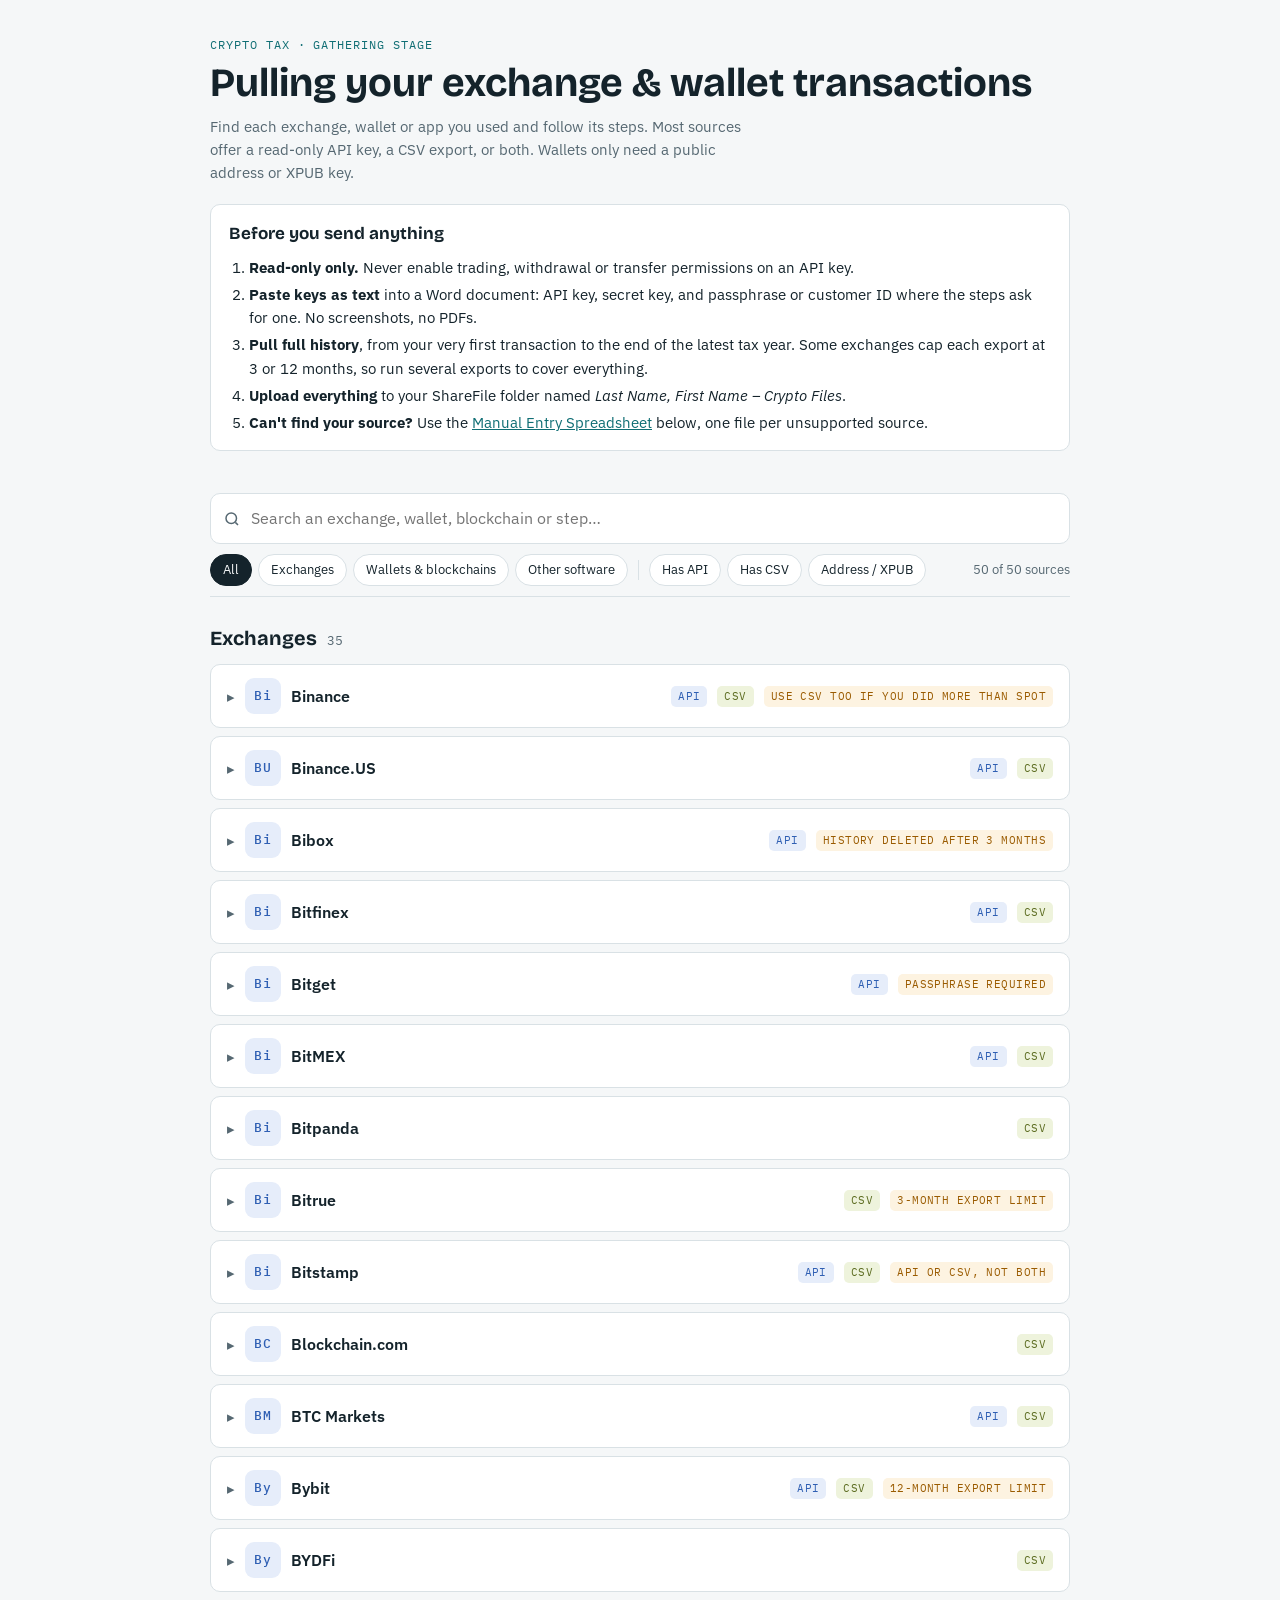
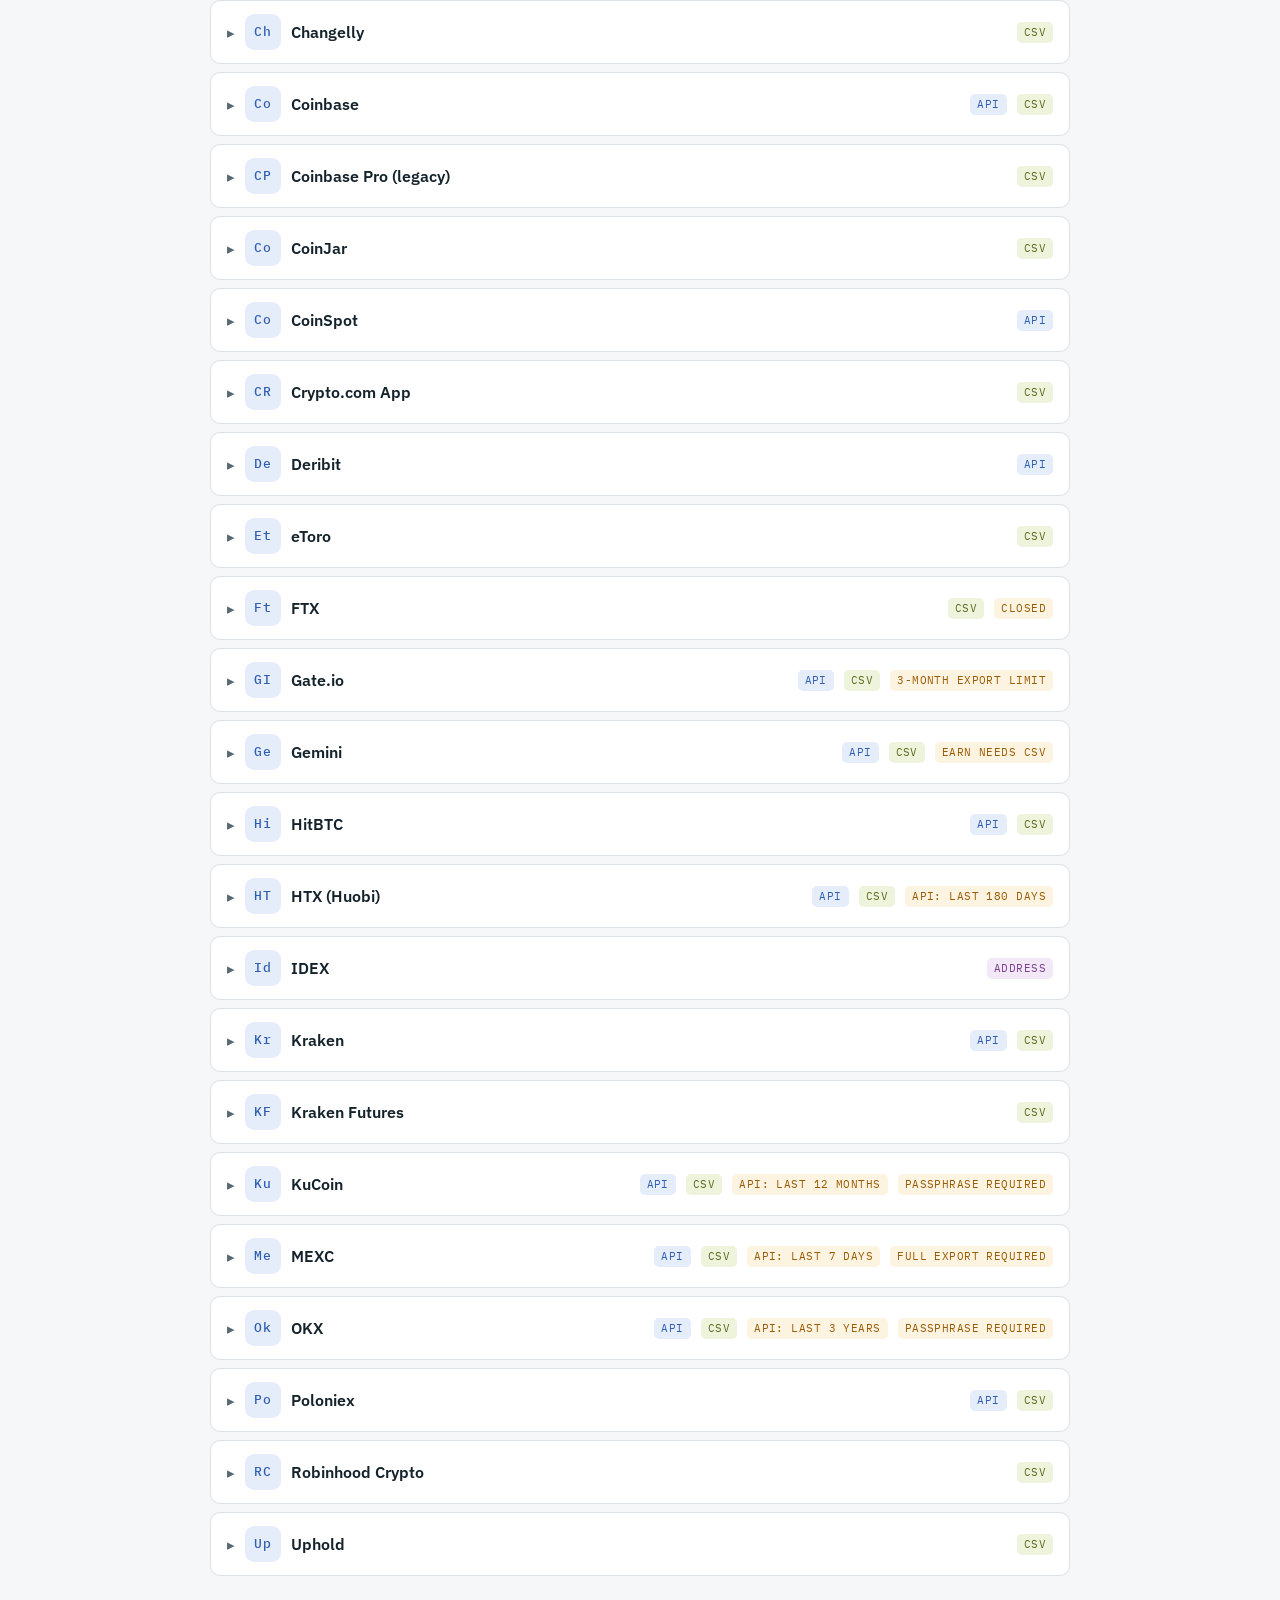
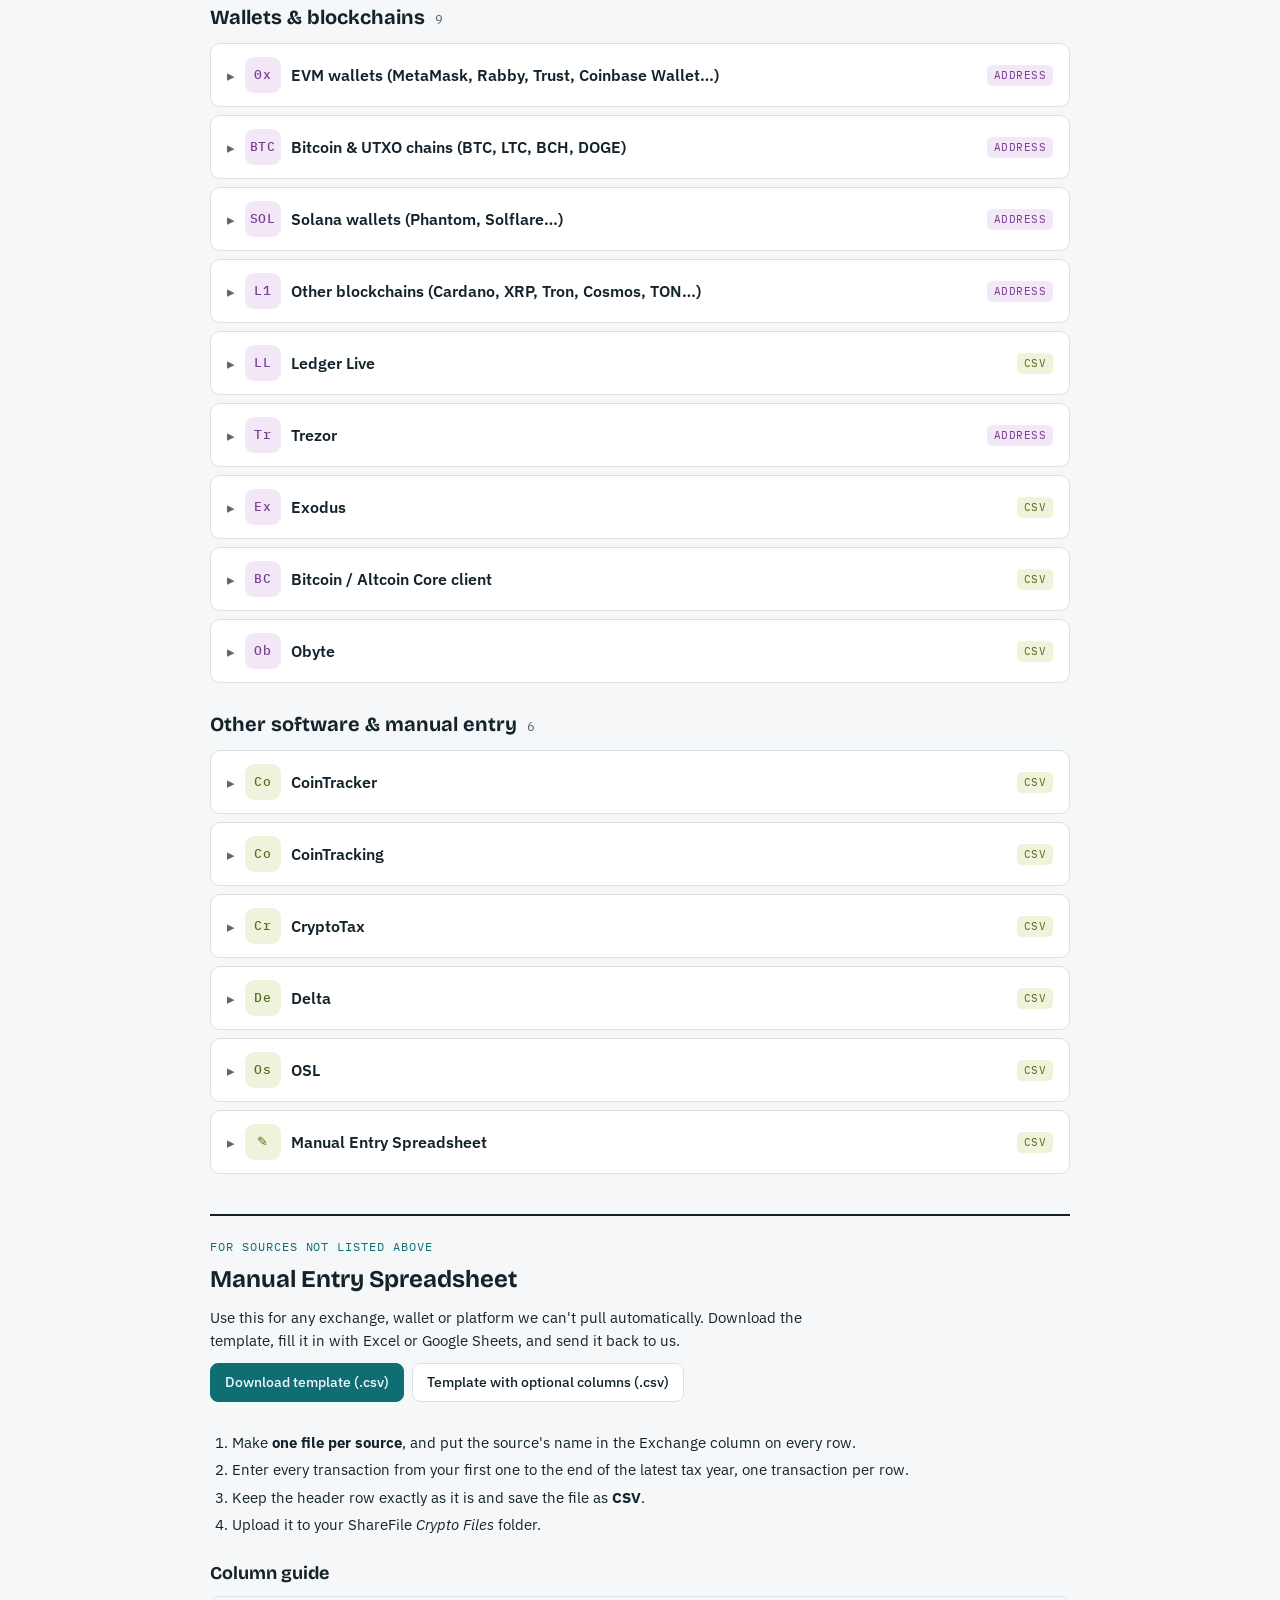
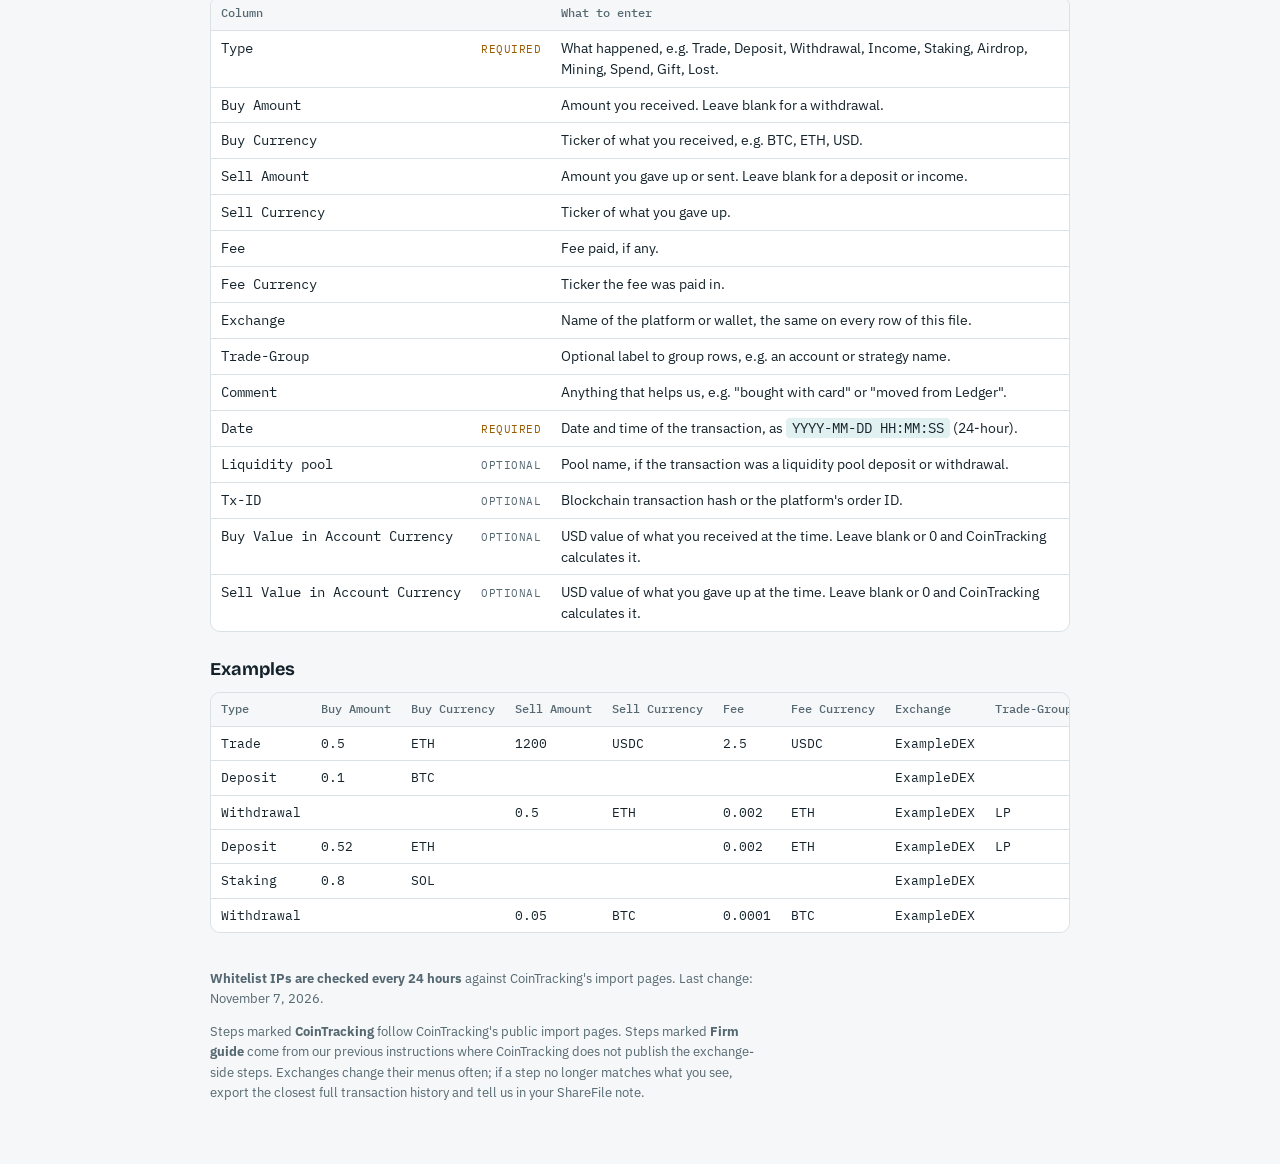
==== index.html @ 933e43f6 "Add Crypto Data Pulling Guide website and daily source check Co-Authored-By: Claude Opus 5.5 <norepl" ====
<!doctype html><html lang="en"><head><meta charset=utf8><meta name=viewport content="width=device-width,initial-scale=1,viewport-fit=cover"><style>:root{color-scheme:light;box-sizing:border-box;padding-top:env(safe-area-inset-top,0px);padding-bottom:env(safe-area-inset-bottom,0px)}html{scroll-padding-top:env(safe-area-inset-top,0px)}body{margin:0;padding:0;font:14px -apple-system,BlinkMacSystemFont,sans-serif;background:#fff;color:#000}img{max-width:100%}[hidden]:not([hidden=until-found i]){display:none!important}</style>
<title>Crypto Data Pulling Guide</title>
<meta name="robots" content="noindex, nofollow">
<meta name="description" content="Step-by-step instructions for pulling crypto exchange and wallet transaction history for tax preparation.">
<link rel="icon" href="data:image/svg+xml,%3Csvg xmlns=%22http://www.w3.org/2000/svg%22 viewBox=%220 0 32 32%22%3E%3Crect width=%2232%22 height=%2232%22 rx=%227%22 fill=%22%230f6e74%22/%3E%3Ctext x=%2216%22 y=%2222%22 font-size=%2216%22 text-anchor=%22middle%22 fill=%22white%22 font-family=%22monospace%22%3E%E2%82%BF%3C/text%3E%3C/svg%3E">
</head><body>
<link rel="preconnect" href="https://fonts.googleapis.com">
<link rel="preconnect" href="https://fonts.gstatic.com" crossorigin>
<link rel="stylesheet" href="https://fonts.googleapis.com/css2?family=IBM+Plex+Mono:wght@400;500&family=IBM+Plex+Sans:wght@400;500;600&family=Bricolage+Grotesque:opsz,wght@12..96,600;12..96,700&display=swap">
<style>
/* Layout: help-center index — sticky search bar, filter chips, single column of expandable source entries */
:root{
  --bg:#f5f7f8; --surface:#ffffff; --ink:#14232b; --muted:#566872; --line:#d9e1e5;
  --accent:#0f6e74; --accent-soft:#e1f0f0; --warn:#9a5b00; --warn-soft:#fdf3e1;
  --api:#2f5fb3; --api-soft:#e6edfa; --csv:#5b6b1f; --csv-soft:#eef3dc; --addr:#7a3f8f; --addr-soft:#f3e8f7;
  --f-display:"Bricolage Grotesque", "IBM Plex Sans", system-ui, sans-serif;
  --f-body:"IBM Plex Sans", system-ui, -apple-system, "Segoe UI", sans-serif;
  --f-mono:"IBM Plex Mono", ui-monospace, "SFMono-Regular", Menlo, monospace;
}
@media (prefers-color-scheme: dark){:root:not([data-theme="light"]){
  --bg:#0f171b; --surface:#162228; --ink:#e3ecef; --muted:#97a8b0; --line:#2a3a42;
  --accent:#5cc2c4; --accent-soft:#163236; --warn:#f0b65a; --warn-soft:#3a2c14;
  --api:#8fb0ec; --api-soft:#1c2a44; --csv:#bfd17a; --csv-soft:#262d14; --addr:#d5a3e6; --addr-soft:#30203a;
  color-scheme:dark }}
:root[data-theme="dark"]{
  --bg:#0f171b; --surface:#162228; --ink:#e3ecef; --muted:#97a8b0; --line:#2a3a42;
  --accent:#5cc2c4; --accent-soft:#163236; --warn:#f0b65a; --warn-soft:#3a2c14;
  --api:#8fb0ec; --api-soft:#1c2a44; --csv:#bfd17a; --csv-soft:#262d14; --addr:#d5a3e6; --addr-soft:#30203a;
  color-scheme:dark }
*{box-sizing:border-box}
body{background:var(--bg);color:var(--ink);font-family:var(--f-body);font-size:15px;line-height:1.55;
  padding-left:max(16px,env(safe-area-inset-left,0px));padding-right:max(16px,env(safe-area-inset-right,0px));padding-block:0 48px}
body::before{content:"";position:fixed;inset:0 0 auto;height:env(safe-area-inset-top,0px);z-index:10;background:var(--bg)}
.wrap{max-width:860px;margin:0 auto}
header.top{padding-block:36px 8px}
.eyebrow{font-family:var(--f-mono);font-size:12px;letter-spacing:.08em;text-transform:uppercase;color:var(--accent)}
h1{font-family:var(--f-display);font-size:clamp(28px,5vw,40px);line-height:1.1;margin:6px 0 10px;text-wrap:balance}
.lede{color:var(--muted);max-width:62ch;margin:0}
.rules{margin-top:20px;border:1px solid var(--line);background:var(--surface);border-radius:10px;padding:16px 18px}
.rules h2{font-family:var(--f-display);font-size:17px;margin:0 0 8px}
.rules ol{margin:0;padding-left:20px;display:grid;gap:4px}
.bar{position:sticky;top:env(safe-area-inset-top,0px);z-index:5;background:var(--bg);padding-block:14px 10px;border-bottom:1px solid var(--line);margin-top:20px}
.search{display:flex;align-items:center;gap:10px;background:var(--surface);border:1px solid var(--line);border-radius:10px;padding:0 12px}
.search:focus-within{border-color:var(--accent);box-shadow:0 0 0 3px var(--accent-soft)}
.search svg{flex:none;color:var(--muted)}
#q{flex:1;min-width:0;border:0;background:transparent;color:var(--ink);font:inherit;font-size:16px;padding:12px 0;outline:none}
.chips{display:flex;flex-wrap:wrap;gap:6px;margin-top:10px;align-items:center}
.chip{font:inherit;font-size:13px;border:1px solid var(--line);background:var(--surface);color:var(--ink);border-radius:999px;padding:5px 12px;cursor:pointer}
.chip[aria-pressed="true"]{background:var(--ink);color:var(--bg);border-color:var(--ink)}
.chip:focus-visible,button:focus-visible,summary:focus-visible,a:focus-visible{outline:2px solid var(--accent);outline-offset:2px}
.sep{width:1px;height:20px;background:var(--line);margin:0 4px}
.count{font-size:13px;color:var(--muted);margin-left:auto;font-variant-numeric:tabular-nums}
section.group{margin-top:26px}
section.group>h2{font-family:var(--f-display);font-size:20px;margin:0 0 10px;display:flex;gap:10px;align-items:baseline}
section.group>h2 small{font-family:var(--f-body);font-size:13px;font-weight:400;color:var(--muted)}
details.src{background:var(--surface);border:1px solid var(--line);border-radius:10px;margin-bottom:8px}
details.src[open]{border-color:var(--accent)}
details.src>summary{list-style:none;cursor:pointer;padding:13px 16px;display:flex;align-items:center;gap:10px;flex-wrap:wrap}
details.src>summary::-webkit-details-marker{display:none}
.name{font-weight:600;font-size:16px;margin-right:auto}
.badge{flex:none;width:36px;height:36px;border-radius:9px;display:grid;place-items:center;font-family:var(--f-mono);font-weight:500;font-size:13px;letter-spacing:.02em}
.b-exchange{background:var(--api-soft);color:var(--api)} .b-wallet{background:var(--addr-soft);color:var(--addr)} .b-other{background:var(--csv-soft);color:var(--csv)}
.caret{color:var(--muted);transition:transform .15s}
details[open] .caret{transform:rotate(90deg)}
.tag{font-family:var(--f-mono);font-size:11px;letter-spacing:.04em;padding:2px 7px;border-radius:5px;text-transform:uppercase}
.t-api{background:var(--api-soft);color:var(--api)} .t-csv{background:var(--csv-soft);color:var(--csv)} .t-addr{background:var(--addr-soft);color:var(--addr)}
.t-flag{background:var(--warn-soft);color:var(--warn)}
.body{padding:0 16px 16px;display:grid;gap:14px}
.warn{background:var(--warn-soft);color:var(--ink);border-radius:8px;padding:10px 12px;font-size:14px}
.warn strong{color:var(--warn)}
.warn ul{margin:4px 0 0;padding-left:18px}
.method h3{font-size:13px;font-family:var(--f-mono);text-transform:uppercase;letter-spacing:.06em;margin:0 0 6px;display:flex;gap:8px;align-items:center;flex-wrap:wrap}
.method ol{margin:0;padding-left:22px;display:grid;gap:5px}
.method ol li{padding-left:2px;max-width:70ch}
.src-note{font-size:12px;color:var(--muted);font-family:var(--f-body);text-transform:none;letter-spacing:0;font-weight:400}
.src-note a{color:var(--accent)}
code,.ip{font-family:var(--f-mono);font-size:13.5px;background:var(--accent-soft);padding:1px 6px;border-radius:4px;word-break:break-all}
.ip{display:inline-flex;align-items:center;gap:6px}
.copy{font:inherit;font-size:11px;border:1px solid var(--line);background:var(--surface);color:var(--accent);border-radius:4px;padding:0 6px;cursor:pointer}
.empty{padding:28px;text-align:center;color:var(--muted);border:1px dashed var(--line);border-radius:10px;margin-top:20px}
footer{margin-top:36px;font-size:13px;color:var(--muted);max-width:70ch}
footer a{color:var(--accent)}
mark{background:var(--warn-soft);color:inherit;padding:0 1px;border-radius:2px}
@media (max-width:520px){.sep{display:none}.count{margin-left:0;width:100%}}
@media (prefers-reduced-motion:reduce){.caret{transition:none}}
.rules a{color:var(--accent)}
#manual-entry{margin-top:40px;scroll-margin-top:150px;border-top:2px solid var(--ink);padding-top:22px}
#manual-entry>h2{font-family:var(--f-display);font-size:24px;margin:4px 0 8px}
#manual-entry p{max-width:68ch;margin:0 0 10px}
.me-steps{display:grid;gap:4px;margin:0 0 18px;padding-left:22px}
.tbl-wrap{overflow-x:auto;border:1px solid var(--line);border-radius:10px;background:var(--surface)}
table{border-collapse:collapse;width:100%;font-size:13.5px}
th,td{text-align:left;padding:7px 10px;border-bottom:1px solid var(--line);vertical-align:top}
th{font-family:var(--f-mono);font-size:12px;font-weight:500;color:var(--muted);white-space:nowrap;background:var(--bg)}
tr:last-child td{border-bottom:0}
.colref td:first-child{font-family:var(--f-mono);white-space:nowrap}
.req{font-family:var(--f-mono);font-size:10.5px;text-transform:uppercase;letter-spacing:.05em;color:var(--warn)}
.opt{font-family:var(--f-mono);font-size:10.5px;text-transform:uppercase;letter-spacing:.05em;color:var(--muted)}
.ex td{font-family:var(--f-mono);font-size:12.5px;white-space:nowrap;font-variant-numeric:tabular-nums}
h3.me{font-family:var(--f-display);font-size:18px;margin:24px 0 8px}
.toolbar{display:flex;flex-wrap:wrap;gap:8px;align-items:center;margin:0 0 10px}
.btn{font:inherit;font-size:14px;font-weight:500;border-radius:8px;padding:8px 14px;cursor:pointer;border:1px solid var(--line);background:var(--surface);color:var(--ink)}
.btn.primary{background:var(--accent);border-color:var(--accent);color:var(--bg)}
.btn:disabled{opacity:.5;cursor:not-allowed}
.status{font-size:13.5px;margin-top:10px;min-height:1.4em}
.status.err{color:var(--warn)}
.status.ok{color:var(--accent)}
.status ul{margin:4px 0 0;padding-left:18px}
</style>

<div class="wrap">
  <header class="top">
    <div class="eyebrow">Crypto tax · Gathering stage</div>
    <h1>Pulling your exchange &amp; wallet transactions</h1>
    <p class="lede">Find each exchange, wallet or app you used and follow its steps. Most sources offer a read-only API key, a CSV export, or both. Wallets only need a public address or XPUB key.</p>
    <div class="rules">
      <h2>Before you send anything</h2>
      <ol>
        <li><strong>Read-only only.</strong> Never enable trading, withdrawal or transfer permissions on an API key.</li>
        <li><strong>Paste keys as text</strong> into a Word document: API key, secret key, and passphrase or customer ID where the steps ask for one. No screenshots, no PDFs.</li>
        <li><strong>Pull full history</strong>, from your very first transaction to the end of the latest tax year. Some exchanges cap each export at 3 or 12 months, so run several exports to cover everything.</li>
        <li><strong>Upload everything</strong> to your ShareFile folder named <em>Last Name, First Name – Crypto Files</em>.</li>
        <li><strong>Can't find your source?</strong> Use the <a href="#manual-entry">Manual Entry Spreadsheet</a> below, one file per unsupported source.</li>
      </ol>
    </div>
  </header>

  <div class="bar" role="search">
    <label class="search" for="q">
      <svg width="18" height="18" viewBox="0 0 24 24" fill="none" stroke="currentColor" stroke-width="2" aria-hidden="true"><circle cx="11" cy="11" r="7"/><path d="m20 20-3.5-3.5"/></svg>
      <input id="q" type="search" placeholder="Search an exchange, wallet, blockchain or step…" autocomplete="off">
    </label>
    <div class="chips" id="chips">
      <button class="chip" data-f="type" data-v="all" aria-pressed="true">All</button>
      <button class="chip" data-f="type" data-v="exchange" aria-pressed="false">Exchanges</button>
      <button class="chip" data-f="type" data-v="wallet" aria-pressed="false">Wallets &amp; blockchains</button>
      <button class="chip" data-f="type" data-v="other" aria-pressed="false">Other software</button>
      <span class="sep" aria-hidden="true"></span>
      <button class="chip" data-f="m" data-v="api" aria-pressed="false">Has API</button>
      <button class="chip" data-f="m" data-v="csv" aria-pressed="false">Has CSV</button>
      <button class="chip" data-f="m" data-v="addr" aria-pressed="false">Address / XPUB</button>
      <span class="count" id="count"></span>
    </div>
  </div>

  <main id="list"></main>
  <div class="empty" id="empty" hidden>No match. Check the spelling, or use the <strong>Manual Entry Spreadsheet</strong> for sources not listed here.</div>

  <section id="manual-entry" aria-labelledby="me-title">
    <div class="eyebrow">For sources not listed above</div>
    <h2 id="me-title">Manual Entry Spreadsheet</h2>
    <p>Use this for any exchange, wallet or platform we can't pull automatically. Download the template, fill it in with Excel or Google Sheets, and send it back to us.</p>
    <div class="toolbar">
      <button class="btn primary" id="me-tpl" type="button">Download template (.csv)</button>
      <button class="btn" id="me-tpl-opt" type="button">Template with optional columns (.csv)</button>
    </div>
    <div class="status" id="me-status" role="status" aria-live="polite"></div>
    <ol class="me-steps">
      <li>Make <strong>one file per source</strong>, and put the source's name in the Exchange column on every row.</li>
      <li>Enter every transaction from your first one to the end of the latest tax year, one transaction per row.</li>
      <li>Keep the header row exactly as it is and save the file as <strong>CSV</strong>.</li>
      <li>Upload it to your ShareFile <em>Crypto Files</em> folder.</li>
    </ol>

    <h3 class="me">Column guide</h3>
    <div class="tbl-wrap">
      <table class="colref">
        <thead><tr><th>Column</th><th></th><th>What to enter</th></tr></thead>
        <tbody>
          <tr><td>Type</td><td><span class="req">Required</span></td><td>What happened, e.g. Trade, Deposit, Withdrawal, Income, Staking, Airdrop, Mining, Spend, Gift, Lost.</td></tr>
          <tr><td>Buy Amount</td><td></td><td>Amount you received. Leave blank for a withdrawal.</td></tr>
          <tr><td>Buy Currency</td><td></td><td>Ticker of what you received, e.g. BTC, ETH, USD.</td></tr>
          <tr><td>Sell Amount</td><td></td><td>Amount you gave up or sent. Leave blank for a deposit or income.</td></tr>
          <tr><td>Sell Currency</td><td></td><td>Ticker of what you gave up.</td></tr>
          <tr><td>Fee</td><td></td><td>Fee paid, if any.</td></tr>
          <tr><td>Fee Currency</td><td></td><td>Ticker the fee was paid in.</td></tr>
          <tr><td>Exchange</td><td></td><td>Name of the platform or wallet, the same on every row of this file.</td></tr>
          <tr><td>Trade-Group</td><td></td><td>Optional label to group rows, e.g. an account or strategy name.</td></tr>
          <tr><td>Comment</td><td></td><td>Anything that helps us, e.g. "bought with card" or "moved from Ledger".</td></tr>
          <tr><td>Date</td><td><span class="req">Required</span></td><td>Date and time of the transaction, as <code>YYYY-MM-DD HH:MM:SS</code> (24-hour).</td></tr>
          <tr><td>Liquidity pool</td><td><span class="opt">Optional</span></td><td>Pool name, if the transaction was a liquidity pool deposit or withdrawal.</td></tr>
          <tr><td>Tx-ID</td><td><span class="opt">Optional</span></td><td>Blockchain transaction hash or the platform's order ID.</td></tr>
          <tr><td>Buy Value in Account Currency</td><td><span class="opt">Optional</span></td><td>USD value of what you received at the time. Leave blank or 0 and CoinTracking calculates it.</td></tr>
          <tr><td>Sell Value in Account Currency</td><td><span class="opt">Optional</span></td><td>USD value of what you gave up at the time. Leave blank or 0 and CoinTracking calculates it.</td></tr>
        </tbody>
      </table>
    </div>

    <h3 class="me">Examples</h3>
    <div class="tbl-wrap">
      <table class="ex">
        <thead><tr><th>Type</th><th>Buy Amount</th><th>Buy Currency</th><th>Sell Amount</th><th>Sell Currency</th><th>Fee</th><th>Fee Currency</th><th>Exchange</th><th>Trade-Group</th><th>Comment</th><th>Date</th><th>Liquidity pool</th><th>Tx-ID</th></tr></thead>
        <tbody>
          <tr><td>Trade</td><td>0.5</td><td>ETH</td><td>1200</td><td>USDC</td><td>2.5</td><td>USDC</td><td>ExampleDEX</td><td></td><td>Swap</td><td>2025-03-14 09:30:00</td><td></td><td>0x8f3c2a91d4e7b6058c1f2e9a7d3b4c5e6f708192a3b4c5d6e7f8091a2b3c4d5e</td></tr>
          <tr><td>Deposit</td><td>0.1</td><td>BTC</td><td></td><td></td><td></td><td></td><td>ExampleDEX</td><td></td><td>From Ledger</td><td>2025-04-02 18:05:00</td><td></td><td>4a7d1e9c2b8f3065d1e4a7c9b2f8e3d6a1c5b9e7f2d4a8c6b3e1f9d7a5c2b8e4</td></tr>
          <tr><td>Withdrawal</td><td></td><td></td><td>0.5</td><td>ETH</td><td>0.002</td><td>ETH</td><td>ExampleDEX</td><td>LP</td><td>Added to liquidity pool</td><td>2025-05-20 14:10:00</td><td>ETH/USDC</td><td>0x2b7e9f1c4d6a8035e2c7b9d1f4a6e8c3b5d7f9a1c2e4b6d8f0a3c5e7b9d1f2a4</td></tr>
          <tr><td>Deposit</td><td>0.52</td><td>ETH</td><td></td><td></td><td>0.002</td><td>ETH</td><td>ExampleDEX</td><td>LP</td><td>Removed from liquidity pool</td><td>2025-09-02 10:25:00</td><td>ETH/USDC</td><td>0x9c4e1a7f3b5d8026c4e9a1f7b3d5c8e2a6f4b9d1c7e3a5f8b2d6c9e4a1f7b3d5</td></tr>
          <tr><td>Staking</td><td>0.8</td><td>SOL</td><td></td><td></td><td></td><td></td><td>ExampleDEX</td><td></td><td>Reward</td><td>2025-06-30 00:00:00</td><td></td><td>5Hk2xQ9mV7pR3tW8nB4cL6yD1fG9jZ2aS5uE7iO3qX8vM4rT6wN1pY9bC3dF7hJ2k</td></tr>
          <tr><td>Withdrawal</td><td></td><td></td><td>0.05</td><td>BTC</td><td>0.0001</td><td>BTC</td><td>ExampleDEX</td><td></td><td>To own wallet</td><td>2025-08-11 12:45:00</td><td></td><td>e3b9c7a1f5d2084b6c9e3a7f1d5b8c2e6a4f9d3b7c1e5a8f2d6b9c4e7a3f1d5b</td></tr>
        </tbody>
      </table>
    </div>

  </section>

  <footer>
    <p><strong>Whitelist IPs are checked every 24 hours</strong> against CoinTracking's import pages. Last change: <span id="last-updated"></span>.</p>
    <p>Steps marked <strong>CoinTracking</strong> follow CoinTracking's public import pages. Steps marked <strong>Firm guide</strong> come from our previous instructions where CoinTracking does not publish the exchange-side steps. Exchanges change their menus often; if a step no longer matches what you see, export the closest full transaction history and tell us in your ShareFile note.</p>
  </footer>
</div>

<script>
/* IP-WHITELIST:START (updated by the daily checker; keys are CoinTracking import page slugs) */
const IPS = {
 "binance_api": "54.74.133.229",
 "bitget_api": "63.32.177.239",
 "bybit_api": "3.248.77.147",
 "gateio_api": "3.251.9.71",
 "gemini_api": "54.75.92.101",
 "kucoin_api": "54.155.19.138",
 "mexc_api": "54.155.85.51",
 "okex_api": "54.155.253.67"
};
const LAST_UPDATED = "2026-11-07";
/* IP-WHITELIST:END */
const CT = s => ({label:"CoinTracking", url:"https://cointracking.info/import/"+s});
const FIRM = {label:"Firm guide"};
const ipOf = k => ip(IPS[k]);
const ip = v => `<span class="ip">${v}<button class="copy" data-copy="${v}" type="button">Copy</button></span>`;

const SOURCES = [
/* ---------- EXCHANGES ---------- */
{id:"binance",name:"Binance",type:"exchange",aka:"binance.com bnb",
 flags:["Use CSV too if you did more than spot"],
 warn:["CoinTracking strongly recommends also sending CSV files if you used anything beyond regular spot trading.","BNB Chain / BSC wallets are pulled by wallet address, not this API."],
 api:{src:CT("binance_api"),steps:["Hover the account icon (top right) → <b>Account</b> → <b>API Management</b> in the left menu.","Click <b>Create Tax Report API</b>.","Click <b>Edit restrictions</b> and choose <b>Restrict access to trusted IPs only</b>.",`Enter the IP ${ipOf("binance_api")} and click <b>Confirm</b>.`,"Copy the API key and secret key into your Word document."]},
 csv:{src:FIRM,steps:["Go to <b>Orders → Spot Order → Trade History</b>.","Click <b>Export complete trade history</b> (top right).","Each export covers at most 3 months, so repeat until your whole history is covered.","Upload all CSV files."]}},
{id:"binance-us",name:"Binance.US",type:"exchange",aka:"binance us",
 warn:["The CSV export covers spot trades, conversions and withdrawals."],
 api:{src:FIRM,steps:["Hover your username → <b>Export Reports</b>.","Click <b>Generate Tax API</b> (read-only) and confirm.","Copy the API key and secret key into your Word document."]},
 csv:{src:CT("binance_us"),steps:["Click <b>Wallet</b> → <b>Export Reports</b>.","Under Custom Reports choose all assets, all transaction types, your full date range and <b>CSV</b>.","Click <b>Generate Report</b>; you'll get an email when it's ready.","Download and upload the CSV."]}},
{id:"bibox",name:"Bibox",type:"exchange",flags:["History deleted after 3 months"],
 warn:["Bibox deletes trading history after 3 months. Older records can't be recovered from the exchange."],
 api:{src:FIRM,steps:["Open the API page in your account center.","Add a name, enter your 2FA code and save the key.","Select <b>Read information</b> permission only.","Copy the API key and secret key into your Word document."]}},
{id:"bitfinex",name:"Bitfinex",type:"exchange",
 api:{src:CT("bitfinex_api"),steps:["Hover the account icon → <b>API Keys</b> (setting.bitfinex.com/api).","Click <b>Create New Key</b>.","Leave the default permissions; they're read-only. Do not enable any write permissions.","Label the key and generate it.","Copy the API key and secret key into your Word document."]},
 csv:{src:FIRM,steps:["Go to <b>Account → Reports</b> (report.bitfinex.com).","Export <b>Trading → Trades</b> for your full period.","Export <b>Movements → Deposits</b> and <b>Movements → Withdrawals</b>.","Files arrive by email; upload all three (CoinTracking also accepts the full Ledger export)."]}},
{id:"bitget",name:"Bitget",type:"exchange",flags:["Passphrase required"],
 warn:["Send the passphrase together with the API key and secret.","Bitget Wallet is separate: send its wallet address too."],
 api:{src:CT("bitget_api"),steps:["Hover the account icon → <b>API Keys</b> (bitget.com/account/newapi).","Choose <b>System-generated API key</b>.","Enter a note and a passphrase you'll share with us.","Set permissions to <b>Read-only</b> and click <b>Select all</b> next to Permission type.",`Click Next, enter ${ipOf("bitget_api")} under Link IP address, then Next again.`,"Copy the API key, secret and passphrase into your Word document."]}},
{id:"bitmex",name:"BitMEX",type:"exchange",
 warn:["CoinTracking recommends the CSV export for BitMEX. Funding payments and liquidations are included in it."],
 csv:{src:CT("bitmex_api"),steps:["Go to <b>Account → Transaction History</b>.","Select your full date range.","Download the CSV and upload it."]},
 api:{src:FIRM,steps:["Go to <b>API → API Key Management</b>.","Name the key and leave CIDR blank.","Create it without any extra permissions.","Copy the API key and secret key into your Word document."]}},
{id:"bitpanda",name:"Bitpanda",type:"exchange",
 warn:["CoinTracking imports Bitpanda by CSV; Bitpanda doesn't offer an API for tax software.","Staking rewards are only in the CSV."],
 csv:{src:CT("bitpanda_api"),steps:["Go to <b>Account → History</b> (web.bitpanda.com/history).","Click <b>Export</b> and choose your full time period.","Select <b>Download CSV</b> and upload it."]}},
{id:"bitrue",name:"Bitrue",type:"exchange",flags:["3-month export limit"],
 warn:["CoinTracking imports Bitrue by CSV only.","Each export covers 3 months; repeat to cover your full history."],
 csv:{src:CT("bitrue_api"),steps:["Go to <b>Orders → Spot Orders → Order History</b>.","Click <b>Export</b> (top right).","Choose <b>Trade History</b> and a 3-month window, then OK.","Repeat for every period and upload all files."]}},
{id:"bitstamp",name:"Bitstamp",type:"exchange",flags:["API or CSV, not both"],
 warn:["Bitstamp's API and CSV data are not compatible. We will use one method only, so send the API key unless we ask for CSV."],
 api:{src:CT("bitstamp_api"),steps:["Click the account icon → <b>Settings → API access</b>.","Click <b>Create new key</b> and open <b>Advanced settings</b>.","Enable <b>View account balances</b>, <b>View your transactions</b>, and <b>View and manage Earn</b> (only if you used Earn).","Activate the key with 2FA.","Copy the key, secret and your <b>Customer ID</b> (under Account) into your Word document."]},
 csv:{src:FIRM,steps:["Go to <b>Account → Transaction history</b>.","Click <b>Open export options</b>, then <b>Export selection</b>.","Upload the CSV."]}},
{id:"blockchain-com",name:"Blockchain.com",type:"exchange",aka:"blockchain exchange",
 csv:{src:FIRM,steps:["Select an asset under <b>Assets</b> (e.g. Bitcoin).","Scroll to <b>Activity</b> → <b>Export History</b>.","Choose the wallet and period, click <b>Generate Report</b>.","Download the CSV; repeat for each asset and upload all files."]}},
{id:"btcmarkets",name:"BTC Markets",type:"exchange",
 api:{src:CT("btcmarkets_api"),steps:["Go to <b>Account → API Keys</b> (btcmarkets.net/account/apikey).","Create a <b>Read Only</b> key.","Copy the API key and secret into your Word document."]},
 csv:{src:FIRM,steps:["Go to <b>Buy / Sell → Trade History</b>.","Click <b>Export to CSV</b> and upload the file."]}},
{id:"bybit",name:"Bybit",type:"exchange",flags:["12-month export limit"],
 warn:["Bybit EU is a separate account: send a key for each.","CSV exports cover up to 12 months each, with 10 exports per month."],
 api:{src:CT("bybit_api"),steps:["Go to <b>User Profile → Account &amp; Security → API Management</b>.","Click <b>Create New Key</b> → <b>System-generated API Keys</b>.","Choose <b>API Transaction</b> and enter a name.","Set permissions to <b>Read-Only</b>.",`Restrict access to the IP ${ipOf("bybit_api")}.`,"Tick all boxes: Unified Trading, Earn, Fiat Trading and Assets.","Copy the API key and secret into your Word document."]},
 csv:{src:FIRM,steps:["Open bybit.com/user/assets/exportStatment.","Select Account Change Details, Closed PnL and Trade History (derivatives) and Accrual Records (lending) for each account type used.","Choose a time range and click <b>Export</b>; repeat to cover all years.","Upload all files."]}},
{id:"bydfi",name:"BYDFi",type:"exchange",
 warn:["BYDFi has no API for tax software; send CSV files only."],
 csv:{src:CT("bydfi"),steps:["Spot trades: <b>Orders → Spot → Trade History</b> → select full date range → <b>Export</b>.","Deposits &amp; withdrawals: <b>Assets → My Assets → Funds History</b> → Deposit history and Withdrawal history → <b>Export</b>.","Fiat: <b>Funds History → Fiat history</b> → <b>Export</b>.","Upload every file."]}},
{id:"changelly",name:"Changelly",type:"exchange",
 csv:{src:FIRM,steps:["Open changelly.com/history.","Click <b>Download CSV</b> and upload it."]}},
{id:"coinbase",name:"Coinbase",type:"exchange",aka:"coinbase advanced trade",
 warn:["Coinbase Prime, Coinbase Business and Coinbase Wallet are separate imports. For Coinbase Wallet, send the wallet addresses (see Wallets)."],
 api:{src:CT("coinbase_api"),steps:["Go to <b>Advanced API</b> → <b>Create API Key</b>.","Select all accounts.","Enable only the <b>View</b> (read-only) permission.","Save, then copy the API key and secret into your Word document."]},
 csv:{src:FIRM,steps:["Go to <b>Accounts → Statements</b> (accounts.coinbase.com/statements).","Under <b>Generate custom statement</b> choose all assets, all transactions, full date range, <b>CSV</b>.","Click <b>Generate</b> and upload the file."]}},
{id:"coinbase-pro",name:"Coinbase Pro (legacy)",type:"exchange",aka:"gdax",
 warn:["Coinbase Pro was retired in 2023. Only send this if you traded on Pro before then."],
 csv:{src:FIRM,steps:["In Coinbase, open your profile → <b>Statements</b> → Coinbase Pro.","Choose <b>Generate a custom report</b>: Report type <b>Account</b>, <b>All accounts</b>.","Download each year needed and upload."]}},
{id:"coinjar",name:"CoinJar",type:"exchange",
 csv:{src:FIRM,steps:["Go to <b>More → Reports &amp; statements</b>.","Generate <b>Purchases &amp; Sales</b> for your full history; the CSV arrives by email.","Repeat for <b>Deposits &amp; Withdrawals</b>.","Upload both files."]}},
{id:"coinspot",name:"CoinSpot",type:"exchange",
 api:{src:CT("coinspot_api"),steps:["Go to <b>Account → API</b> (coinspot.com.au/my/api).","Click <b>Generate New API Key</b>.","Choose API Key Type <b>Read Only</b>.","Copy the key and secret into your Word document."]}},
{id:"cryptocom",name:"Crypto.com App",type:"exchange",aka:"crypto.com cdc",
 warn:["Crypto.com doesn't always export fees and dust conversions correctly; we review these closely."],
 csv:{src:FIRM,steps:["Open the Crypto.com app → <b>Account</b> → clock icon (top right).","Tap the export icon, choose the full time frame, tap <b>Export to CSV</b>.","Repeat for each wallet offered (crypto, fiat, card) and upload all files."]}},
{id:"deribit",name:"Deribit",type:"exchange",
 api:{src:CT("deribit_api"),steps:["Open <b>Account → API</b> (deribit.com/main#/account?scrollTo=api).","Click <b>Add a new key</b>.","Set every section to <b>Read</b>, never Read_Write.","Copy the <b>Client ID</b> and <b>Client Secret</b> into your Word document."]}},
{id:"etoro",name:"eToro",type:"exchange",
 warn:["eToro has no API for transaction data.","We only process the crypto lines; stocks and CFDs are handled separately."],
 csv:{src:CT("etoro"),steps:["Go to <b>Settings → Account → Account Statement</b> (etoro.com/documents/accountstatement).","Select your full date range and click <b>Create</b>.","Download the file and upload it."]}},
{id:"ftx",name:"FTX",type:"exchange",flags:["Closed"],
 warn:["FTX is closed. Your history is only available from the claims portal."],
 csv:{src:FIRM,steps:["Log in at claims.ftx.com and follow the steps to download your transaction history.","Upload every file you receive."]}},
{id:"gateio",name:"Gate.io",type:"exchange",aka:"gate",flags:["3-month export limit"],
 api:{src:CT("gateio_api"),steps:["Hover the account icon → <b>API Management</b>.","Click <b>Create API Key</b>.",`Enable <b>IP Whitelist</b> and enter ${ipOf("gateio_api")}.`,"Select <b>APIv4</b>.","Set every permission slider to <b>read-only</b>.","Copy the API key and secret into your Word document."]},
 csv:{src:FIRM,steps:["Go to <b>Assets → Transaction History</b> → <b>Request batch data</b>.","Each export covers 3 months; repeat to cover your full history.","Upload all files."]}},
{id:"gemini",name:"Gemini",type:"exchange",flags:["Earn needs CSV"],
 warn:["The API doesn't fully cover Earn transfers and redemptions. If you used Gemini Earn, also send the Earn History file."],
 api:{src:CT("gemini_api"),steps:["Open exchange.gemini.com/settings/api.","If asked for a scope, choose <b>Primary</b>.","Click <b>Create A New API Key</b> and set it to <b>Auditor</b> (read-only).",`Under Trusted IPs add ${ipOf("gemini_api")}.`,"Copy the API key and secret into your Word document."]},
 csv:{src:FIRM,steps:["Go to <b>Account → Balances → Transaction History</b>, pick the full date range and download the XLSX.","Go to <b>Earn History</b>, pick the date range and download the XLSX.","Upload both files."]}},
{id:"hitbtc",name:"HitBTC",type:"exchange",
 warn:["Some delisted coins can't be pulled by API; send the CSV files as well."],
 api:{src:CT("hitbtc_api"),steps:["Go to <b>Settings → API Keys</b> → <b>New API Key</b>.","Enable <b>History</b>, <b>Trading balance</b>, <b>Payment information</b> and <b>Order book</b> (view rights only).","Copy the key and secret into your Word document."]},
 csv:{src:FIRM,steps:["Go to <b>Reports → Wallet → Transaction history</b>.","Choose your date range and click <b>Export as .csv</b>.","Download the Trades file and the Deposits/Withdrawals file; upload both."]}},
{id:"htx",name:"HTX (Huobi)",type:"exchange",aka:"huobi",flags:["API: last 180 days"],
 warn:["The HTX API only returns the last 180 days. Export your full history from HTX as well."],
 api:{src:CT("huobi_api"),steps:["Hover the account icon → <b>API Management</b> (htx.com/en-us/apikey).","Create a key with <b>Read-only</b> permission.","Copy the key and secret into your Word document."]},
 csv:{src:FIRM,steps:["Export your complete transaction history from HTX (trades, deposits, withdrawals).","Upload all files."]}},
{id:"idex",name:"IDEX",type:"exchange",
 addr:{src:FIRM,steps:["IDEX trades settle on-chain. Send the wallet address you connected to IDEX (see EVM wallets)."]}},
{id:"kraken",name:"Kraken",type:"exchange",aka:"kraken pro",
 warn:["Kraken Futures is a separate account; see Kraken Futures."],
 api:{src:CT("kraken_api"),steps:["Log in to <b>Kraken Pro</b> → <b>Settings → API</b> (pro.kraken.com/app/settings/api).","Click <b>Create API Key</b> and name it.","Select only <b>Query Funds</b>, <b>Query Ledger Entries</b> and <b>Export Data</b>.","Copy the API key and private key into your Word document."]},
 csv:{src:FIRM,steps:["Go to <b>Settings → Documents → Create Export</b>.","Choose <b>Ledger</b>, your full date range and <b>CSV</b>.","Click <b>Generate</b>, then <b>Download</b>.","Unzip and upload the CSV."]}},
{id:"kraken-futures",name:"Kraken Futures",type:"exchange",
 csv:{src:FIRM,steps:["Open pro.kraken.com/app/settings/documents.","Click <b>Create export</b>, choose <b>Ledger</b> and switch to <b>Futures</b>.","Click <b>Generate</b>, download and upload the CSV."]}},
{id:"kucoin",name:"KuCoin",type:"exchange",flags:["API: last 12 months","Passphrase required"],
 warn:["The KuCoin API only returns the last year. Send the CSV export for anything older.","Each sub-account needs its own API key.","US users may no longer have access. If you can't log in, request your history from KuCoin support."],
 api:{src:CT("kucoin_api"),steps:["Hover the account icon → <b>API Management</b> → <b>Create API</b>.","Enter an API name and set the passphrase to <code>cointracking</code>.",`Add ${ipOf("kucoin_api")} as the IP restriction.`,"Grant read (General) permission only.","Copy the key, secret and passphrase into your Word document. Repeat per sub-account."]},
 csv:{src:FIRM,steps:["Go to <b>Orders → Download / Export</b>.","Select <b>Account History</b> and <b>Spot Orders → Filled Orders (Show Order Splitting)</b>, plus any other markets you traded.","Set Timezone to <b>UTC</b> and tick <b>Includes Sub-Accounts</b>; use Custom for data older than a year.","Choose CSV, confirm, then download and upload the files."]}},
{id:"mexc",name:"MEXC",type:"exchange",flags:["API: last 7 days","Full export required"],
 warn:["The MEXC API only returns trades from the last 7 days and deposits/withdrawals from the last 180 days. A full transaction export is required for tax work.","Missing MEXC history leads to wrong cost basis, so please send the export even if you send an API key."],
 api:{src:CT("mexc_api"),steps:["Hover the account icon → <b>API</b>.","Enable all <b>View/Read</b> permissions for Spot and Futures. No trading or withdrawal.",`Add ${ipOf("mexc_api")} as the Link IP Address and click <b>Create</b>.`,"Copy the API key and secret into your Word document."]},
 csv:{src:CT("mexc"),steps:["Export your complete transaction history from MEXC: spot trades, futures, deposits and withdrawals, covering every year you used the account.","Upload all export files.","If an export isn't available for older years, request your history from MEXC support."]}},
{id:"okx",name:"OKX",type:"exchange",aka:"okex",flags:["API: last 3 years","Passphrase required"],
 warn:["The OKX API returns 3 years of data. Send a CSV for older activity.","OKX Wallet is separate: send its wallet addresses too."],
 api:{src:CT("okex_api"),steps:["Hover the account icon → <b>API</b> → <b>Create API key</b> and name it.",`Whitelist the IP ${ipOf("okex_api")}.`,"Leave permissions on <b>Read</b> only.","Set a passphrase.","Copy the API key, secret and passphrase into your Word document."]},
 csv:{src:FIRM,steps:["Download your full trading and funding history from OKX for anything older than 3 years.","Upload all files."]}},
{id:"poloniex",name:"Poloniex",type:"exchange",
 warn:["Margin trades may not import fully; we review these by hand."],
 api:{src:CT("poloniex_api"),steps:["Go to <b>Settings → API Keys</b> and create a <b>new</b> key.","Disable <b>Enable Trading</b> and <b>Enable Withdrawals</b>.","Copy the API key and secret into your Word document."]},
 csv:{src:CT("poloniex_api"),steps:["Go to <b>Activity → Trade History</b>.","Export as CSV and upload."]}},
{id:"robinhood",name:"Robinhood Crypto",type:"exchange",aka:"robinhood",
 warn:["Robinhood has no API for tax software.","A 1099 doesn't replace the full transaction record; please send the CSV as well."],
 csv:{src:CT("robinhood"),steps:["In the app, tap the profile icon → <b>Reports and Statements → Account Activity Reports</b>.","Select your full date range and create the report.","Download the CSV and upload it, along with any 1099 forms."]}},
{id:"uphold",name:"Uphold",type:"exchange",
 csv:{src:CT("uphold"),steps:["Open <b>Activity</b> (top right).","Click the document icon → <b>Transaction History</b> → <b>Generate report</b>.","Download the CSV from the email link and upload it."]}},

/* ---------- WALLETS & BLOCKCHAINS ---------- */
{id:"evm",name:"EVM wallets (MetaMask, Rabby, Trust, Coinbase Wallet…)",type:"wallet",aka:"ethereum eth erc20 erc-20 arbitrum base polygon optimism bnb bsc avalanche flare flr linea metamask 0x",
 warn:["One 0x address can hold activity on many chains. Tell us every chain you used it on (Ethereum, Base, Arbitrum, Polygon, BNB Chain, Flare, etc.).","Never send a seed phrase or private key."],
 addr:{src:{label:"CoinTracking blockchain import", url:"https://cointracking.info/import/eth_address"},steps:["Open the wallet and copy each account's public address (starts with <code>0x</code>).","In your spreadsheet, list per row: wallet app, label (e.g. ETH_1), full address, and the chains used.","Upload the spreadsheet as Excel or Word."]}},
{id:"bitcoin",name:"Bitcoin & UTXO chains (BTC, LTC, BCH, DOGE)",type:"wallet",aka:"btc xpub ypub zpub litecoin bitcoin cash dogecoin hd wallet",
 warn:["Send the XPUB / YPUB / ZPUB for HD wallets. A single address misses change addresses and gives an incomplete history."],
 addr:{src:{label:"CoinTracking blockchain import", url:"https://cointracking.info/import/bitcoin_address"},steps:["In your wallet app, find the account's extended public key (xpub, ypub or zpub).","Record the coin, wallet app and key in your spreadsheet. For a non-HD wallet, list each address.","Upload the spreadsheet as Excel or Word."]}},
{id:"solana",name:"Solana wallets (Phantom, Solflare…)",type:"wallet",aka:"sol spl phantom solflare backpack",
 addr:{src:{label:"CoinTracking blockchain import", url:"https://cointracking.info/import/sol_address"},steps:["Copy each Solana account's public address.","Record wallet app, label and address in your spreadsheet and upload it."]}},
{id:"other-chains",name:"Other blockchains (Cardano, XRP, Tron, Cosmos, TON…)",type:"wallet",aka:"ada xrp ripple trx tron atom cosmos ton stellar xlm tezos eos neo dash nano lisk",
 addr:{src:{label:"CoinTracking blockchain import", url:"https://cointracking.info/import/"},steps:["Copy the public address (or the account's extended public key, if the wallet shows one).","Record the blockchain, wallet app and address in your spreadsheet and upload it."]}},
{id:"ledger",name:"Ledger Live",type:"wallet",aka:"ledger hardware",
 warn:["Also send the BTC xpub and EVM addresses from Ledger if you used DeFi through MetaMask or Rabby."],
 csv:{src:FIRM,steps:["Open Ledger Live → <b>Settings → Accounts</b>.","Next to <b>Operation history</b> click <b>Save</b>, select all accounts.","Click <b>Save</b> again and upload the CSV."]}},
{id:"trezor",name:"Trezor",type:"wallet",aka:"trezor suite hardware xpub",
 addr:{src:FIRM,steps:["Connect your Trezor and open Trezor Suite.","Select the account in the sidebar → <b>Details</b> → <b>Show public key</b>.","Copy the key into your document; repeat for each account."]}},
{id:"exodus",name:"Exodus",type:"wallet",
 csv:{src:FIRM,steps:["Enable the <b>Developer</b> menu in Exodus.","Choose <b>Developer → Export All Transactions</b>.","Upload the CSV."]}},
{id:"bitcoin-core",name:"Bitcoin / Altcoin Core client",type:"wallet",aka:"bitcoin qt core wallet",
 warn:["Fees in the Core export are not imported automatically; we add them during review."],
 csv:{src:CT("bitcoin_core"),steps:["Set the client language to <b>English</b>.","Export all transactions as CSV. The header should read like <code>Amount (BTC)</code>.","Upload the CSV."]}},
{id:"obyte",name:"Obyte",type:"wallet",
 csv:{src:FIRM,steps:["Open the wallet → <b>History</b> and pick the account.","Scroll down and click <b>Download csv file</b>, then upload it."]}},

/* ---------- OTHER SOFTWARE ---------- */
{id:"cointracker",name:"CoinTracker",type:"other",
 csv:{src:FIRM,steps:["Go to <b>Transactions</b> (cointracker.io/transactions).","Click <b>Download CSV</b> and upload it."]}},
{id:"cointracking",name:"CoinTracking",type:"other",
 csv:{src:FIRM,steps:["Hover <b>Enter Coins</b> → <b>Overview &amp; Manual Import</b>.","Click <b>Export</b> → CSV and upload it."]}},
{id:"cryptotax",name:"CryptoTax",type:"other",
 csv:{src:FIRM,steps:["Go to <b>Trades → Export Trades</b> and upload the file."]}},
{id:"delta",name:"Delta",type:"other",
 csv:{src:FIRM,steps:["In the mobile app: <b>Settings → Sync Data → Sync from this Device</b>.","Install Delta desktop and scan the QR code.","On desktop: <b>Settings → Export transactions to CSV file</b>, then upload it."]}},
{id:"osl",name:"OSL",type:"other",
 csv:{src:FIRM,steps:["Ask your OSL contact for the Excel export.","Upload it unopened and unchanged."]}},
{id:"manual",name:"Manual Entry Spreadsheet",type:"other",aka:"unsupported other template",
 csv:{src:FIRM,steps:["Go to the <a href=\"#manual-entry\">Manual Entry Spreadsheet</a> section at the bottom of this page.","Click <b>Download template</b>, fill it in with Excel or Google Sheets and save it as CSV.","Make one file per unsupported source and upload each one to ShareFile."]}}
];

const GROUPS=[["exchange","Exchanges"],["wallet","Wallets & blockchains"],["other","Other software & manual entry"]];
const state={q:"",type:"all",m:new Set()};
try{const t=localStorage.getItem("pg-type");if(t)state.type=t;}catch(e){}

const strip=h=>h.replace(/<[^>]+>/g," ");
SOURCES.forEach(s=>{
  s.methods=["api","csv","addr"].filter(k=>s[k]);
  s.hay=[s.name,s.aka||"",...(s.flags||[]),...(s.warn||[]),...s.methods.flatMap(k=>s[k].steps.map(strip))].join(" ").toLowerCase();
});

const esc=s=>s.replace(/[&<>"]/g,c=>({"&":"&amp;","<":"&lt;",">":"&gt;",'"':"&quot;"}[c]));
const hl=(text,q)=>!q?esc(text):esc(text).replace(new RegExp("("+q.replace(/[.*+?^${}()|[\]\\]/g,"\\$&")+")","ig"),"<mark>$1</mark>");
const LABEL={api:"API key",csv:"CSV / file export",addr:"Public address / XPUB"};
const TAG={api:"API",csv:"CSV",addr:"Address"};

function srcNote(src){return src.url?`<span class="src-note">Source: <a href="${src.url}" target="_blank" rel="noopener">${src.label}</a></span>`:`<span class="src-note">Source: ${src.label}</span>`;}

const MONO={evm:"0x",bitcoin:"BTC",solana:"SOL","other-chains":"L1","bitcoin-core":"BC",manual:"✎","binance-us":"BU","coinbase-pro":"CP","kraken-futures":"KF",cryptocom:"CR",htx:"HT"};
function mono(s){
  if(MONO[s.id])return MONO[s.id];
  const w=s.name.replace(/\(.*?\)/g,"").split(/[\s.\-&\/]+/).filter(Boolean);
  return w.length>1?(w[0][0]+w[1][0]).toUpperCase():w[0][0].toUpperCase()+w[0][1].toLowerCase();
}
function card(s,q,open){
  const tags=s.methods.map(k=>`<span class="tag t-${k}">${TAG[k]}</span>`).join("")+(s.flags||[]).map(f=>`<span class="tag t-flag">${esc(f)}</span>`).join("");
  const warn=s.warn?`<div class="warn"><strong>Heads-up</strong><ul>${s.warn.map(w=>`<li>${esc(w)}</li>`).join("")}</ul></div>`:"";
  const methods=s.methods.map(k=>`<div class="method"><h3>${LABEL[k]} ${srcNote(s[k].src)}</h3><ol>${s[k].steps.map(x=>`<li>${x}</li>`).join("")}</ol></div>`).join("");
  return `<details class="src" id="${s.id}"${open?" open":""}><summary><span class="caret" aria-hidden="true">▸</span><span class="badge b-${s.type}" aria-hidden="true">${esc(mono(s))}</span><span class="name">${hl(s.name,q)}</span>${tags}</summary><div class="body">${warn}${methods}</div></details>`;
}

function render(){
  const q=state.q.trim().toLowerCase();
  const hash=decodeURIComponent(location.hash.slice(1));
  let html="",n=0;
  for(const [g,label] of GROUPS){
    if(state.type!=="all"&&state.type!==g)continue;
    const items=SOURCES.filter(s=>s.type===g&&(!q||s.hay.includes(q))&&[...state.m].every(m=>s.methods.includes(m)));
    if(!items.length)continue;
    n+=items.length;
    html+=`<section class="group"><h2>${label}<small>${items.length}</small></h2>${items.map(s=>card(s,q,(q&&items.length<=3)||s.id===hash)).join("")}</section>`;
  }
  document.getElementById("list").innerHTML=html;
  document.getElementById("empty").hidden=n>0;
  document.getElementById("count").textContent=n+" of "+SOURCES.length+" sources";
  document.querySelectorAll('.chip[data-f="type"]').forEach(b=>b.setAttribute("aria-pressed",b.dataset.v===state.type));
  document.querySelectorAll('.chip[data-f="m"]').forEach(b=>b.setAttribute("aria-pressed",state.m.has(b.dataset.v)));
}

document.getElementById("q").addEventListener("input",e=>{state.q=e.target.value;render();});
document.getElementById("chips").addEventListener("click",e=>{
  const b=e.target.closest(".chip");if(!b)return;
  if(b.dataset.f==="type"){state.type=b.dataset.v;try{localStorage.setItem("pg-type",state.type);}catch(err){}}
  else{state.m.has(b.dataset.v)?state.m.delete(b.dataset.v):state.m.add(b.dataset.v);}
  render();
});
document.addEventListener("click",e=>{
  const b=e.target.closest(".copy");if(!b)return;e.preventDefault();
  const v=b.dataset.copy;
  const done=()=>{b.textContent="Copied";setTimeout(()=>b.textContent="Copy",1400);};
  if(navigator.clipboard&&navigator.clipboard.writeText){navigator.clipboard.writeText(v).then(done).catch(()=>sel(b));}else sel(b);
  function sel(btn){const r=document.createRange();r.selectNodeContents(btn.parentNode.firstChild);const s=getSelection();s.removeAllRanges();s.addRange(r);}
});
window.addEventListener("hashchange",()=>{render();const el=document.getElementById(location.hash.slice(1));if(el)el.scrollIntoView({block:"start"});});
/* ---------- Manual Entry template ---------- */
const BASE=["Type","Buy Amount","Buy Currency","Sell Amount","Sell Currency","Fee","Fee Currency","Exchange","Trade-Group","Comment","Date"];
const OPTC=["Liquidity pool (optional)","Tx-ID (optional)","Buy Value in Account Currency (optional)","Sell Value in Account Currency (optional)"];
const status=document.getElementById("me-status");
function setStatus(msg,cls){status.className="status"+(cls?" "+cls:"");status.innerHTML=msg;}
const header=cols=>cols.map(c=>'"'+c+'"').join(",")+"\r\n";
function tpl(cols,filename){
  try{
    const blob=new Blob(["\ufeff"+header(cols)],{type:"text/csv;charset=utf-8"});
    const a=document.createElement("a");a.href=URL.createObjectURL(blob);a.download=filename;
    document.body.appendChild(a);a.click();a.remove();setTimeout(()=>URL.revokeObjectURL(a.href),4000);
    setStatus("Template downloaded. Fill it in, save it as CSV, and upload it to ShareFile.","ok");
  }catch(e){setStatus("The download didn't start. Try a different browser, or copy the column names from the guide below.","err");}
}
document.getElementById("me-tpl").addEventListener("click",()=>tpl(BASE,"Manual Entry Template.csv"));
document.getElementById("me-tpl-opt").addEventListener("click",()=>tpl(BASE.concat(OPTC),"Manual Entry Template (with optional columns).csv"));

try{document.getElementById("last-updated").textContent=new Date(LAST_UPDATED+"T00:00:00").toLocaleDateString(undefined,{year:"numeric",month:"long",day:"numeric"});}catch(e){}
render();
if(location.hash){const el=document.getElementById(location.hash.slice(1));if(el)el.scrollIntoView({block:"start"});}
</script>

</body></html>
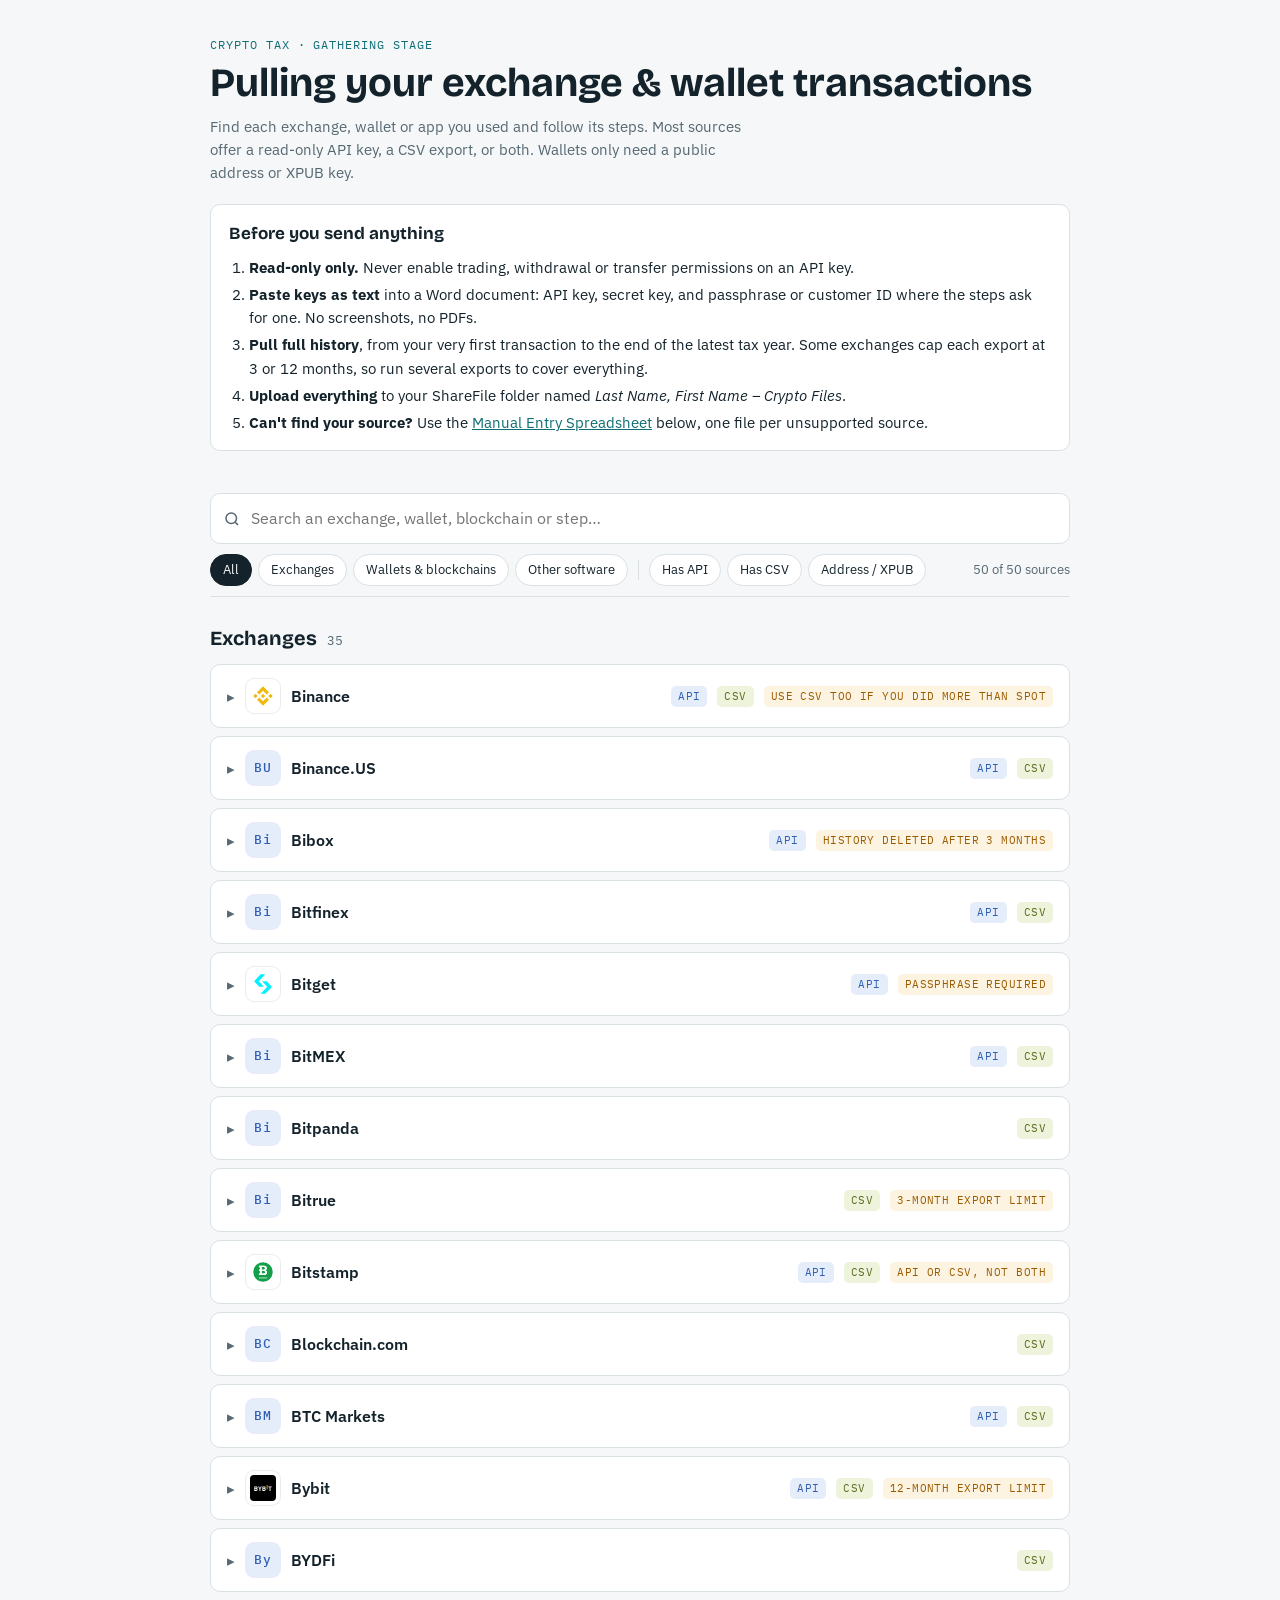
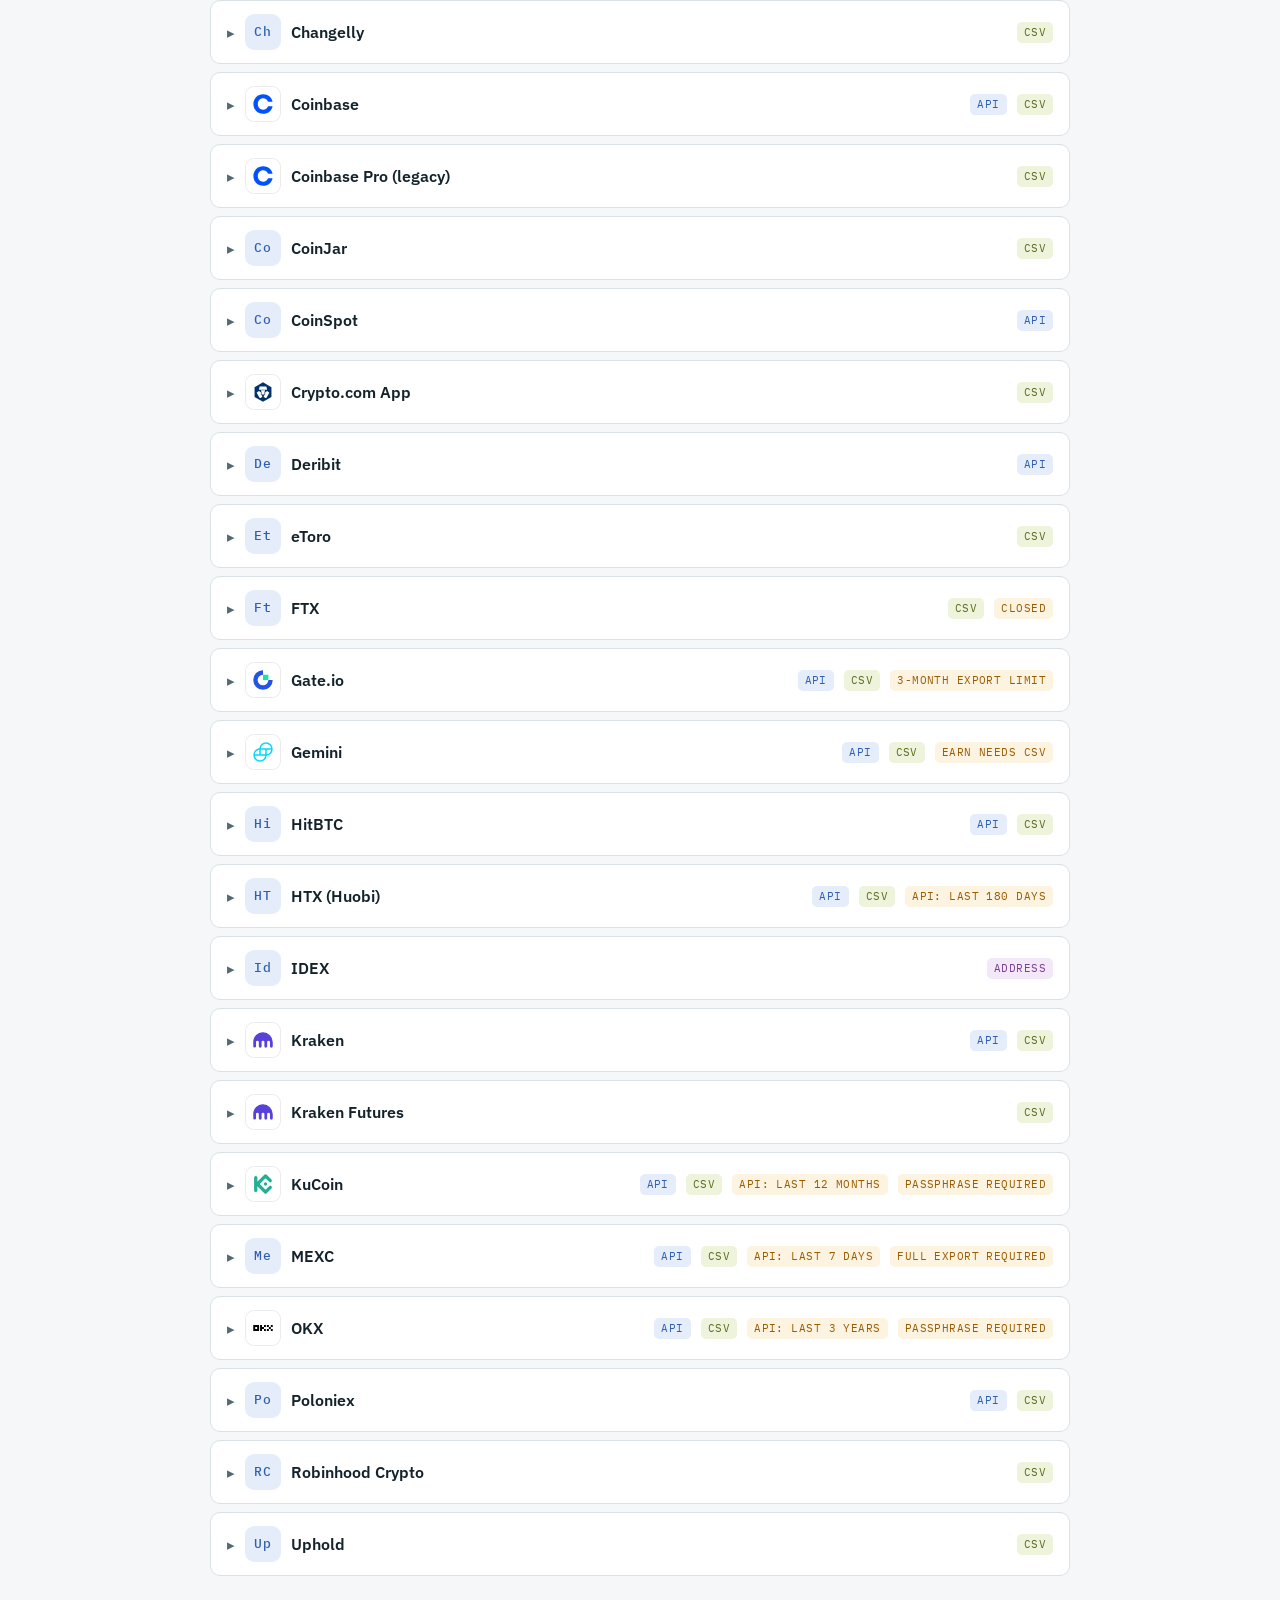
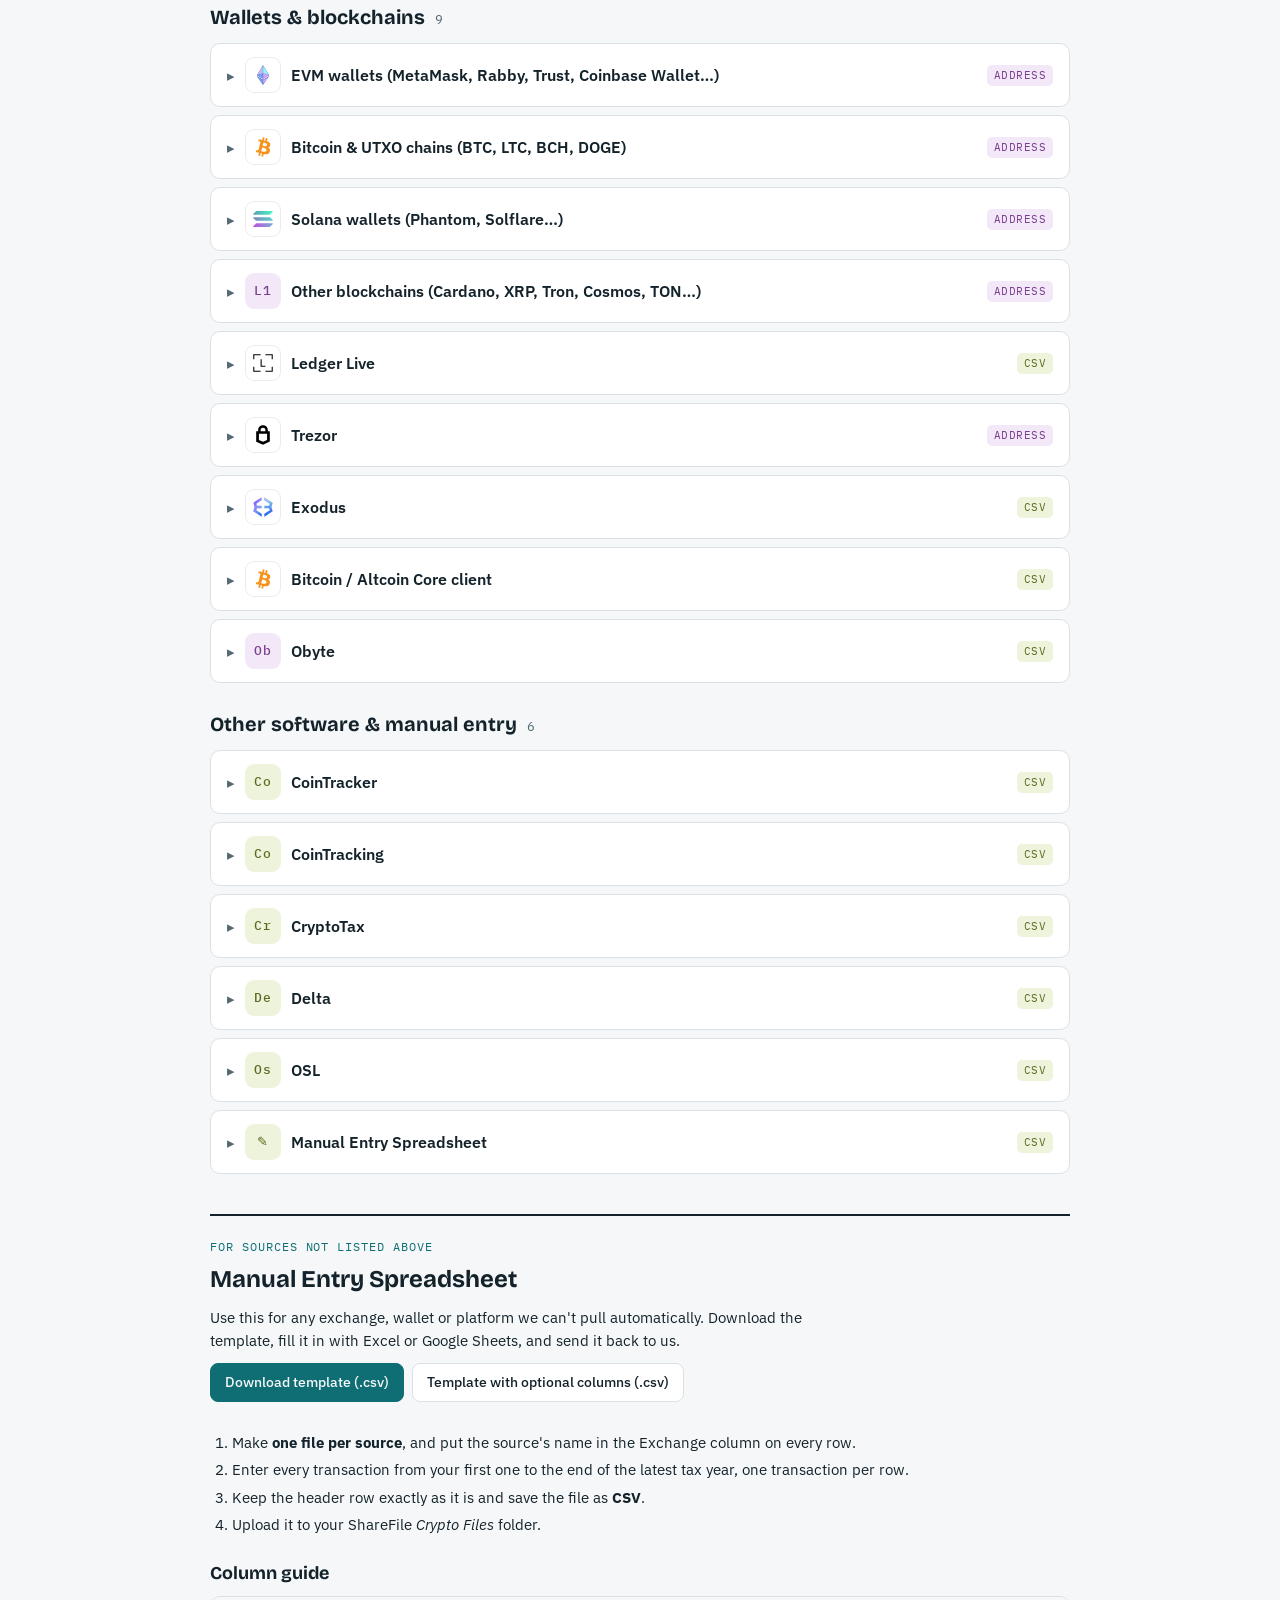
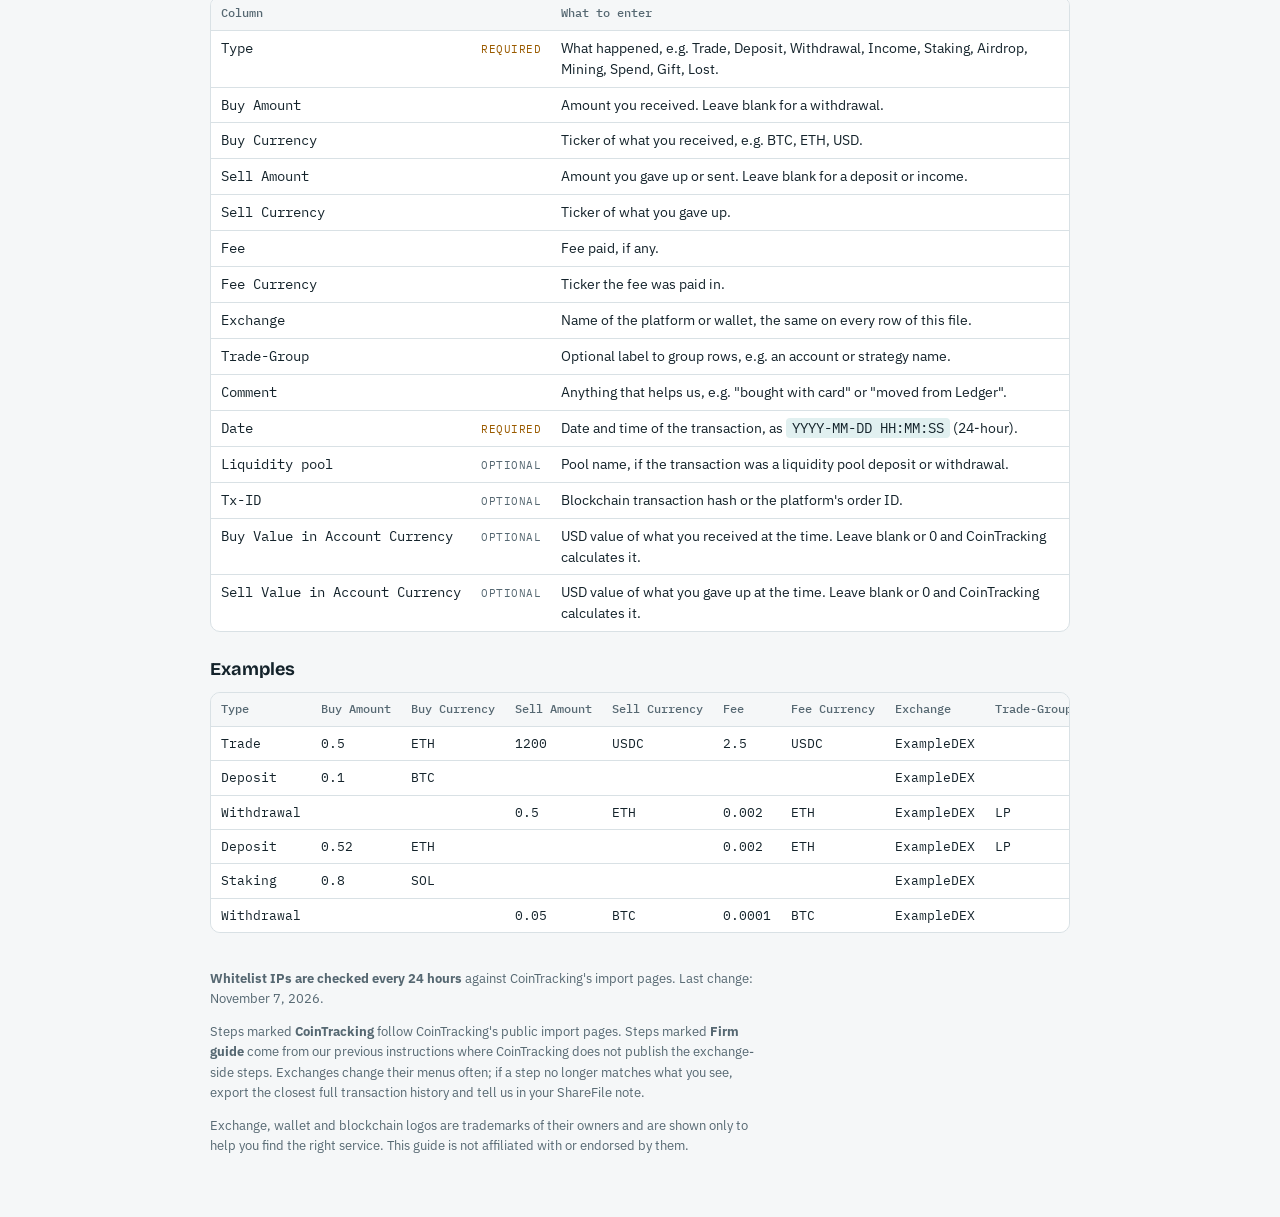
==== commit 7029c133: "Show exchange and wallet logos on each card Bundled SVG logos (web3icons, MIT) for 20 sources; the r" ====
--- a/index.html
+++ b/index.html
@@ -60,6 +60,8 @@
 .name{font-weight:600;font-size:16px;margin-right:auto}
 .badge{flex:none;width:36px;height:36px;border-radius:9px;display:grid;place-items:center;font-family:var(--f-mono);font-weight:500;font-size:13px;letter-spacing:.02em}
 .b-exchange{background:var(--api-soft);color:var(--api)} .b-wallet{background:var(--addr-soft);color:var(--addr)} .b-other{background:var(--csv-soft);color:var(--csv)}
+.badge.logo{background:#fff;padding:5px;box-sizing:border-box;box-shadow:inset 0 0 0 1px rgba(0,0,0,.08)}
+.badge.logo img{width:100%;height:100%;object-fit:contain;display:block;border-radius:4px}
 .caret{color:var(--muted);transition:transform .15s}
 details[open] .caret{transform:rotate(90deg)}
 .tag{font-family:var(--f-mono);font-size:11px;letter-spacing:.04em;padding:2px 7px;border-radius:5px;text-transform:uppercase}
@@ -206,6 +208,7 @@
   <footer>
     <p><strong>Whitelist IPs are checked every 24 hours</strong> against CoinTracking's import pages. Last change: <span id="last-updated"></span>.</p>
     <p>Steps marked <strong>CoinTracking</strong> follow CoinTracking's public import pages. Steps marked <strong>Firm guide</strong> come from our previous instructions where CoinTracking does not publish the exchange-side steps. Exchanges change their menus often; if a step no longer matches what you see, export the closest full transaction history and tell us in your ShareFile note.</p>
+    <p>Exchange, wallet and blockchain logos are trademarks of their owners and are shown only to help you find the right service. This guide is not affiliated with or endorsed by them.</p>
   </footer>
 </div>
 
@@ -405,11 +408,33 @@
   const w=s.name.replace(/\(.*?\)/g,"").split(/[\s.\-&\/]+/).filter(Boolean);
   return w.length>1?(w[0][0]+w[1][0]).toUpperCase():w[0][0].toUpperCase()+w[0][1].toLowerCase();
 }
+/* LOGOS: files in /logos are bundled (web3icons, MIT). Others use the service's own site icon via
+   Google's favicon service. If a logo fails to load, or Google returns its 16px generic globe
+   (no icon found), the two-letter badge is shown instead. */
+const LOGO_FILE={binance:"binance",bitget:"bitget",bitstamp:"bitstamp",bybit:"bybit",coinbase:"coinbase","coinbase-pro":"coinbase",
+  cryptocom:"cryptocom",gateio:"gateio",gemini:"gemini",kraken:"kraken","kraken-futures":"kraken",kucoin:"kucoin",okx:"okx",
+  ledger:"ledger",trezor:"trezor",exodus:"exodus",evm:"ethereum",bitcoin:"bitcoin","bitcoin-core":"bitcoin",solana:"solana"};
+const LOGO_DOMAIN={"binance-us":"binance.us",bibox:"bibox.com",bitfinex:"bitfinex.com",bitmex:"bitmex.com",bitpanda:"bitpanda.com",
+  bitrue:"bitrue.com","blockchain-com":"blockchain.com",btcmarkets:"btcmarkets.net",bydfi:"bydfi.com",changelly:"changelly.com",
+  coinjar:"coinjar.com",coinspot:"coinspot.com.au",deribit:"deribit.com",etoro:"etoro.com",ftx:"ftx.com",hitbtc:"hitbtc.com",
+  htx:"htx.com",idex:"idex.io",mexc:"mexc.com",poloniex:"poloniex.com",robinhood:"robinhood.com",uphold:"uphold.com",
+  obyte:"obyte.org",cointracker:"cointracker.io",cointracking:"cointracking.info",cryptotax:"cryptotax.io",delta:"delta.app",osl:"osl.com"};
+function logoUrl(s){
+  if(LOGO_FILE[s.id])return "logos/"+LOGO_FILE[s.id]+".svg";
+  if(LOGO_DOMAIN[s.id])return "https://www.google.com/s2/favicons?sz=64&domain="+LOGO_DOMAIN[s.id];
+  return "";
+}
+function logoFail(img){const b=img.parentNode;b.classList.remove("logo");b.textContent=img.dataset.m;}
+function badge(s){
+  const u=logoUrl(s), m=esc(mono(s));
+  return u?`<span class="badge logo b-${s.type}" aria-hidden="true"><img src="${u}" alt="" width="26" height="26" loading="lazy" data-m="${m}" onerror="logoFail(this)" onload="if(this.naturalWidth<=16)logoFail(this)"></span>`
+          :`<span class="badge b-${s.type}" aria-hidden="true">${m}</span>`;
+}
 function card(s,q,open){
   const tags=s.methods.map(k=>`<span class="tag t-${k}">${TAG[k]}</span>`).join("")+(s.flags||[]).map(f=>`<span class="tag t-flag">${esc(f)}</span>`).join("");
   const warn=s.warn?`<div class="warn"><strong>Heads-up</strong><ul>${s.warn.map(w=>`<li>${esc(w)}</li>`).join("")}</ul></div>`:"";
   const methods=s.methods.map(k=>`<div class="method"><h3>${LABEL[k]} ${srcNote(s[k].src)}</h3><ol>${s[k].steps.map(x=>`<li>${x}</li>`).join("")}</ol></div>`).join("");
-  return `<details class="src" id="${s.id}"${open?" open":""}><summary><span class="caret" aria-hidden="true">▸</span><span class="badge b-${s.type}" aria-hidden="true">${esc(mono(s))}</span><span class="name">${hl(s.name,q)}</span>${tags}</summary><div class="body">${warn}${methods}</div></details>`;
+  return `<details class="src" id="${s.id}"${open?" open":""}><summary><span class="caret" aria-hidden="true">▸</span>${badge(s)}<span class="name">${hl(s.name,q)}</span>${tags}</summary><div class="body">${warn}${methods}</div></details>`;
 }
 
 function render(){
